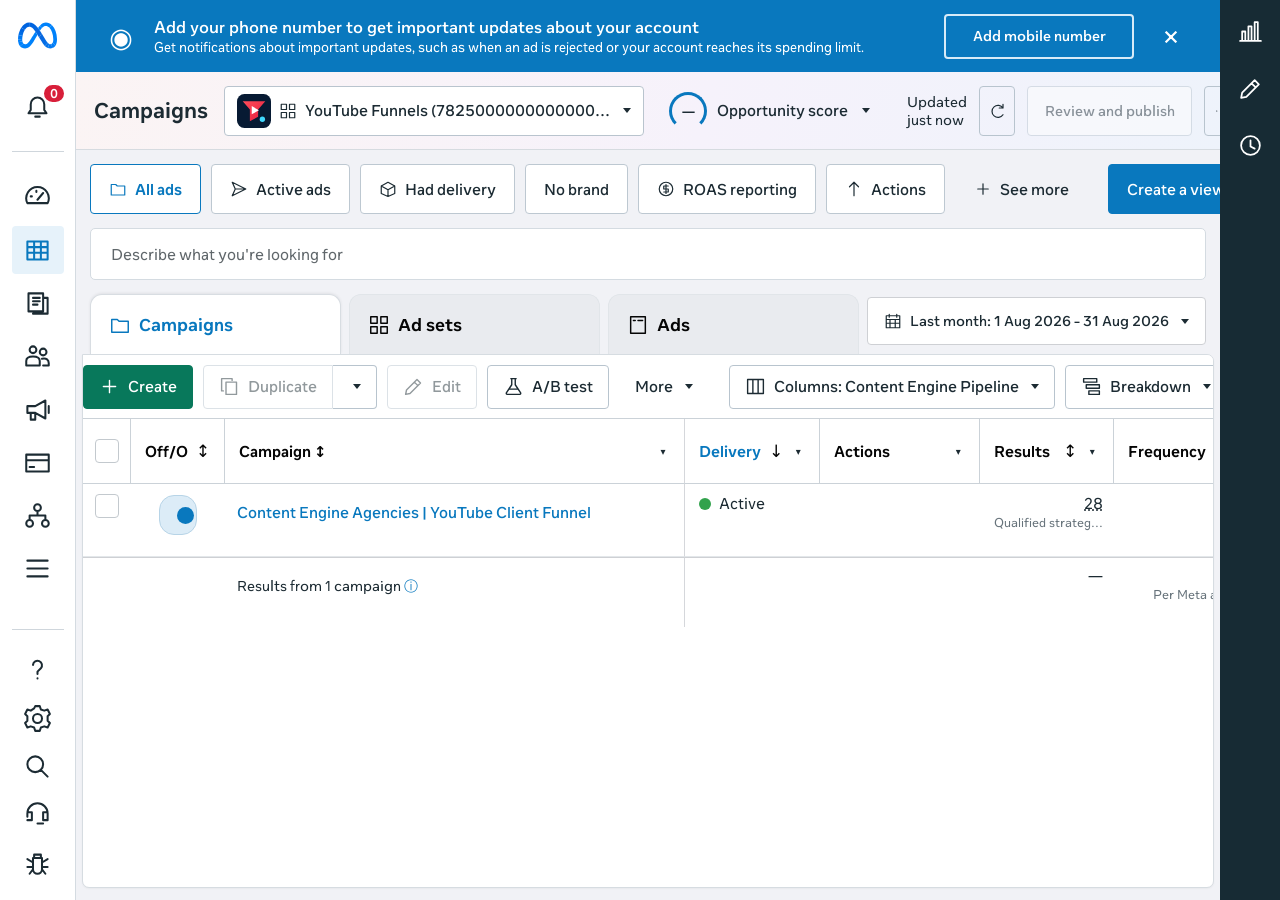
==== index.html @ 224fb151 "Publish dashboard" ====
<!doctype html>
<html lang="en"><head><meta charset="utf-8"><meta name="viewport" content="width=device-width,initial-scale=1"><meta name="description" content="Static Ads Manager dashboard template with imported report data."><title>Ads Manager - Manage ads - Campaigns</title><link rel="icon" href="assets/favicon.svg"><link rel="stylesheet" href="styles.css?v=92be9c2191493418"></head>
<body><nav id="sidebar" aria-label="Main navigation"></nav><main id="app"><section id="account-alert" aria-label="Account notification"></section><header id="header"></header><section id="workspace"><div id="views"></div><div class="searchbar"><span id="filter-chips"></span><input id="search" aria-label="Search campaigns, ad sets or ads" placeholder="Describe what you're looking for" autocomplete="off"><button class="icon-button" data-action="filters" title="Search and filter" aria-label="Search and filter"></button></div><div id="tabs"></div><section id="table-panel"><div id="toolbar"></div><div id="notice" hidden></div><div id="table-scroll" tabindex="0" aria-label="Scrollable reporting table"><table id="data-table"></table></div></section></section></main><aside id="rightbar"></aside><div id="popover" class="popover" hidden></div><dialog id="modal"></dialog><div id="drawer" hidden></div><div id="toast" role="status" hidden></div><script src="assets/company.js?v=7b81f5193eb49099"></script><script src="assets/data.js?v=13ae4bbc28cd1eae"></script><script src="assets/creatives.js?v=3c0ee0cc5d29f890"></script><script src="app.js?v=c6e3da93fac909ce"></script><script src="options.js?v=e6cc7c2f8e71946b"></script><script src="creatives.js?v=c69f7ed2729ac9e9"></script><script src="breakdowns.js?v=2aff0ffcfb883b6e"></script><script src="column-editor.js?v=8ea041b176806b85"></script><script src="assets/vendor/xlsx.full.min.js?v=c9506197caf809a0"></script><script src="exports.js?v=f3770abbb6e367da"></script>
<script src="preview-modal.js?v=050e2053de59de13"></script><script src="formatting.js?v=ef0cbde41c528ed6"></script><script src="sorting.js?v=6ae50767b2b892c7"></script><script src="saved-presets.js?v=0e40792ff7ae349d"></script></body></html>
---- styles.css ----
:root{font-family:Arial,Helvetica,sans-serif;font-size:14px;color:#1c2b33;--blue:#0978BE;--border:#cdd2d5;--muted:#606770;--row:#f2f3f5;--name-width:460px}*{box-sizing:border-box}body{margin:0;background:linear-gradient(120deg,#e3eef8,#e5f5ed);height:100vh;overflow:hidden}button,input,select,textarea{font:inherit;color:inherit}button{cursor:pointer;border:1px solid #aeb7bd;background:#fff;border-radius:4px;padding:8px 12px;display:inline-flex;gap:8px;align-items:center;justify-content:center;white-space:nowrap;height:36px}button:hover{background:#f0f2f5}button:disabled{opacity:.48;cursor:default}button:focus-visible,a:focus-visible,input:focus-visible,select:focus-visible{outline:2px solid #0978BE;outline-offset:2px}button.primary{background:#0978BE;color:#fff;border-color:#0978BE}button.primary:hover{background:#0978BE}button.green{background:#006b50;color:#fff;border-color:#006b50}button.flat{border-color:transparent;background:transparent}button.flat:hover{background:#e5e9ed}button.icon-button{width:40px;padding:8px;background:transparent}.icon{width:18px;height:18px;flex:none;vertical-align:middle;stroke:currentColor;fill:none;stroke-width:1.6;stroke-linecap:round;stroke-linejoin:round}.chevron{width:0;height:0;border-left:4px solid transparent;border-right:4px solid transparent;border-top:5px solid currentColor;margin-left:4px}.spacer{flex:1}.muted{color:var(--muted)}.small{font-size:12px}.text-link{border:0;padding:0;height:auto;background:none;color:#0978BE;justify-content:flex-start}.text-link:hover{text-decoration:underline;background:none}#sidebar{position:fixed;left:0;top:0;bottom:34px;width:57px;background:white;border-right:1px solid var(--border);display:flex;align-items:center;flex-direction:column;padding:12px 7px;gap:4px;z-index:25}#sidebar .meta-logo{height:24px;width:32px;margin:6px 0 22px}#sidebar button{width:40px;height:38px;border:0;padding:8px;position:relative;background:transparent}#sidebar button:hover,#sidebar button.selected{background:#e1eff8;color:#0978BE}#sidebar .icon{width:24px;height:24px}#sidebar hr{width:40px;border:0;border-top:1px solid var(--border);margin:15px 0}#sidebar .nav-bottom{margin-top:auto;display:flex;flex-direction:column;gap:0}#sidebar .badge{position:absolute;top:0;right:0;background:#a80d25;color:white;border-radius:9px;padding:1px 4px;font-size:11px;font-weight:bold}#app{margin-left:57px;margin-right:44px;height:calc(100vh - 34px);display:flex;flex-direction:column}#header{height:61px;display:flex;align-items:center;gap:8px;padding:10px 12px;background:linear-gradient(100deg,#f7ecee,#eceaf6 60%,#e6eef8);flex:none}h1{font-size:18px;margin:0 6px 0 0}#account{width:300px;justify-content:flex-start;height:40px;border-color:#cdd1d5;font-size:14px}#account .account-label{overflow:hidden;text-overflow:ellipsis;flex:1;text-align:left}.account-avatar{display:inline-grid;place-items:center;width:25px;height:25px;background:#f68189;color:#9e1830;border:3px solid #fac5c8;font-weight:bold}.score{display:inline-flex;align-items:center;gap:10px}.score-ring{font-size:11px;font-weight:bold;width:29px;height:29px;display:grid;place-items:center;border:3px solid #0978BE;border-bottom-color:transparent;border-radius:50%}.profile{border-radius:50%;background:#e2e8f0!important;border:2px solid white!important;width:36px;height:36px;padding:0;font-size:12px;font-weight:bold}#workspace{margin:0 5px;min-height:0;flex:1;border:1px solid #d4dde3;border-radius:9px;padding:7px 8px 6px;background:#f0f3f7aa;display:flex;flex-direction:column}#views{display:flex;gap:8px;align-items:center;min-height:43px;margin-bottom:8px}#views button{height:42px;border-color:#c7ced3}#views button.active{color:#0978BE;border-color:#0978BE;background:#f9fcff;font-weight:bold}#views .flat{border-color:transparent}.searchbar{height:36px;background:white;border-radius:3px;display:flex;align-items:center;margin-bottom:8px;flex:none}.searchbar input{border:0;background:transparent;outline:0;flex:1;padding:9px 16px;min-width:90px}.searchbar input::placeholder{color:#60676b}.searchbar .icon-button{border:0;width:35px;height:34px}.chip{display:inline-flex;gap:8px;align-items:center;border:1px solid #bdd5e5;background:#eaf3fb;border-radius:4px;margin-left:6px;padding:4px 8px;font-size:12px}.chip button{height:18px;border:0;padding:0;background:none}#tabs{display:flex;align-items:end;gap:7px;min-height:45px;flex:none}#tabs [role=tab]{height:43px;justify-content:flex-start;min-width:0;width:286px;border-radius:10px 10px 0 0;border:0;box-shadow:0 -2px 7px #2335410b;background:#edf0f5;font-weight:bold;font-size:16px;padding:12px}#tabs [role=tab][aria-selected=true]{background:white;color:#0978BE;box-shadow:0 -2px 8px #23354113}#tabs [role=tab] .icon{width:22px;height:22px}#date-button{margin:0 0 8px auto;background:transparent;height:36px}#table-panel{background:#fff;border-radius:0 7px 7px 7px;display:flex;flex:1;min-height:0;margin:0 -1px;overflow:hidden}#table-panel{flex-direction:column}#toolbar{display:flex;gap:8px;align-items:center;padding:8px 1px;border-bottom:1px solid var(--border);height:53px;flex:none}#toolbar .split{display:flex;gap:0}#toolbar .split button:first-child{border-radius:4px 0 0 4px}#toolbar .split button:last-child:not(:first-child){border-radius:0 4px 4px 0;border-left:0;width:39px}#table-scroll{overflow:auto;flex:1;position:relative;scrollbar-color:#b7b9bc #f5f5f5;scrollbar-width:thin}table{border-collapse:separate;border-spacing:0;table-layout:fixed;width:max-content;min-width:100%;font-size:14px}th{height:48px;background:white;text-align:left;border-right:1px solid var(--border);border-bottom:1px solid var(--border);padding:0;position:sticky;top:0;z-index:4;font-size:14px}th .th-content{height:48px;padding:7px 10px;display:flex;align-items:center;gap:8px;cursor:pointer}th .th-label{display:-webkit-box;-webkit-line-clamp:2;-webkit-box-orient:vertical;overflow:hidden;line-height:19px;flex:1}th .sort-mark{font-size:17px;font-weight:normal}th .sort-arrow{font-size:10px}.resize-handle{position:absolute;right:-3px;top:0;height:100%;width:7px;cursor:col-resize;z-index:10}td{height:46px;padding:6px 8px 6px 10px;text-align:right;vertical-align:top;border-bottom:1px solid #f7f8f9;background:white;line-height:19px;overflow:hidden;text-overflow:ellipsis;white-space:nowrap}tbody tr:nth-child(even) td{background:var(--row)}tbody tr:hover td{background:#eaf1f8}tbody tr.selected td{background:#e1effb}td .sub{display:block;color:#60666b;font-size:12px;line-height:17px;white-space:nowrap;overflow:hidden;text-overflow:ellipsis}th.check,td.check{position:sticky;left:0;width:48px;min-width:48px;max-width:48px;text-align:center;padding:10px 9px;z-index:3}th.onoff,td.onoff{position:sticky;left:48px;width:94px;min-width:94px;max-width:94px;text-align:center;z-index:3}td.onoff{padding:12px}th.name,td.name{position:sticky;left:142px;width:var(--name-width);min-width:var(--name-width);max-width:var(--name-width);text-align:left;border-right:1px solid #d5d7db;z-index:3}th.check,th.onoff,th.name{z-index:6}td.name{padding:5px 9px;height:46px;position:sticky}td.name .name-link{font-weight:600;font-size:14px;color:#005ca4;border:0;background:none;display:block;width:100%;text-align:left;padding:0 12px 0 0;height:20px;overflow:hidden;text-overflow:ellipsis;white-space:nowrap;line-height:20px}td.name .name-link:hover{text-decoration:underline}.row-actions{display:flex;gap:13px;visibility:hidden;height:16px;align-items:center}.row-actions button{padding:0;border:0;background:none;font-size:12px;height:16px;color:#53636e;gap:3px}.row-actions .icon{width:12px;height:12px}tr:hover .row-actions,tr.selected .row-actions{visibility:visible}.pin{position:absolute;right:7px;top:5px;color:#0978BE}.pin .icon{width:13px;height:13px}.delivery{text-align:left!important}.dot{display:inline-block;width:12px;height:12px;border-radius:50%;background:#c6ced3;margin-right:8px;vertical-align:-1px}.dot.active{background:#30a24c}.dot.draft{background:#7986c9}input[type=checkbox]{appearance:none;width:24px;height:24px;border:1px solid #c3c9ce;background:white;border-radius:4px;vertical-align:middle;margin:0;cursor:pointer;position:relative}input[type=checkbox]:checked{background:#0978BE;border-color:#0978BE}input[type=checkbox]:checked:after{content:'✓';position:absolute;inset:0;color:#fff;font-size:18px;text-align:center;line-height:22px}.switch{width:38px;height:22px;border:1px solid #ccd1d5;background:white;border-radius:15px;padding:2px;display:inline-flex;justify-content:flex-start}.switch:before{content:'';background:#23343b;display:block;width:17px;height:17px;border-radius:50%}.switch[aria-checked=true]{background:#deedf9;justify-content:flex-end}.switch[aria-checked=true]:before{background:#0978BE}tfoot{position:sticky;bottom:0;z-index:5}tfoot td{height:75px;background:white!important;border-top:1px solid var(--border);border-bottom:0;padding-top:7px}tfoot td.name{font-weight:normal;font-size:14px}.metric-result{text-decoration:underline dotted;cursor:pointer}.empty{height:250px;text-align:center;padding:55px;color:#5e6971}.empty h2{font-size:19px;color:#1c2b33}#rightbar{position:fixed;right:0;top:0;bottom:34px;width:44px;background:#1b2a31;display:flex;flex-direction:column;align-items:center;padding:4px;gap:7px}#rightbar button{color:#bcc4ca;background:none;border:0;width:36px}.popover{position:fixed;z-index:60;background:#fff;border-radius:8px;box-shadow:0 6px 24px #1c2b3340;border:1px solid #d9dde1;padding:8px;min-width:235px;max-height:75vh;overflow:auto}.popover[hidden]{display:none}.menu-item{display:flex;width:100%;border:0;text-align:left;justify-content:flex-start;min-height:36px;height:auto;background:#fff;padding:9px 10px;border-radius:4px;white-space:normal}.menu-item:hover{background:#edf3f8}.menu-item.selected{background:#e7f3ff;color:#0978BE}.menu-heading{font-size:14px;font-weight:bold;padding:10px}.menu-separator{border:0;border-top:1px solid #e0e3e6;margin:6px 0}.popover input[type=search]{width:100%;padding:9px;border:1px solid #aeb7bd;border-radius:4px;margin-bottom:8px}dialog{border:0;border-radius:9px;padding:0;box-shadow:0 15px 60px #0004;width:650px;max-width:calc(100vw - 32px);color:#1c2b33;max-height:90vh}dialog::backdrop{background:#1c2b3360}.modal-head{display:flex;align-items:center;padding:16px 20px;border-bottom:1px solid #dce0e3;gap:15px}.modal-head h2{font-size:20px;margin:0;flex:1}.modal-head .icon-button{border:0;background:#f0f2f5;border-radius:50%;height:32px;width:32px}.modal-body{padding:20px;overflow:auto;max-height:65vh}.modal-footer{padding:12px 20px;border-top:1px solid #dce0e3;display:flex;justify-content:flex-end;gap:8px}.field{display:block;margin-bottom:18px;font-weight:bold}.field input:not([type=checkbox]):not([type=radio]),.field select,.field textarea{display:block;width:100%;margin-top:7px;padding:10px 12px;border:1px solid #aeb7bd;border-radius:5px;font-weight:normal;background:white}.field textarea{min-height:90px;resize:vertical}.field small{display:block;margin-top:5px;font-size:12px;color:#606770;font-weight:normal}.field-row{display:flex;gap:16px}.field-row>*{flex:1;min-width:0}.info-box{padding:12px 14px;background:#edf5fb;border:1px solid #cbdfea;border-radius:6px;margin-bottom:18px;font-size:14px;line-height:21px}.option-card{display:flex;align-items:center;gap:12px;border:1px solid #d3d9dd;padding:13px;border-radius:6px;margin:8px 0;cursor:pointer}.option-card:has(input:checked){background:#edf6ff;border-color:#0978BE}.option-card .icon{width:27px;height:27px}.option-card strong{display:block;margin-bottom:4px}.option-card small{color:#606770}.calendar-wrap{display:flex;gap:20px}.calendar-presets{width:140px;flex:none;display:flex;flex-direction:column;gap:3px}.calendar-presets button{border:0;justify-content:flex-start;height:32px}.calendar{flex:1}.calendar-grid{display:grid;grid-template-columns:repeat(7,1fr);gap:3px;text-align:center}.calendar-grid button{padding:0;height:34px;border:0}.calendar-grid .in-range{background:#e5f1fb;border-radius:0}.calendar-grid .endpoint{background:#0978BE;color:white}.calendar-month{display:flex;align-items:center;justify-content:space-between;margin-bottom:15px;font-weight:bold}.calendar-grid small{padding:8px 0;color:#687078}.checklist{display:grid;grid-template-columns:1fr 1fr;gap:8px}.checklist label{display:flex;align-items:center;gap:10px;padding:7px 3px}.checklist input{width:20px;height:20px;flex:none}.checklist input:checked:after{font-size:15px;line-height:18px}#drawer{position:fixed;top:0;right:44px;bottom:34px;width:min(780px,calc(100vw - 100px));background:#f1f3f5;z-index:45;box-shadow:-8px 0 25px #1c2b3326;display:flex;flex-direction:column}#drawer[hidden]{display:none}.drawer-body{padding:20px;overflow:auto;flex:1}.card{background:white;border-radius:8px;padding:20px;margin-bottom:15px;border:1px solid #dce1e5}.card h3{margin:0 0 16px;font-size:17px}.drawer-tabs{padding:12px 20px;display:flex;gap:15px;border-bottom:1px solid #cdd2d5;background:white}.drawer-tabs button{border:0}.drawer-tabs button.active{color:#0978BE;background:#eaf3fc}.metric-cards{display:grid;grid-template-columns:repeat(3,1fr);gap:12px;margin-bottom:20px}.metric-card{padding:15px;background:white;border:1px solid #dce1e5;border-radius:7px}.metric-card strong{display:block;font-size:25px;margin-top:10px}.bar-row{display:flex;align-items:center;gap:12px;margin:15px 0;font-size:12px}.bar-row span{width:150px;overflow:hidden;text-overflow:ellipsis;white-space:nowrap}.bar-track{height:20px;flex:1;background:#f0f4f8;border-radius:3px;overflow:hidden}.bar-fill{height:100%;background:#0978BE;min-width:1px}.bar-row b{width:94px;text-align:right;font-weight:normal}#toast{position:fixed;bottom:53px;right:64px;background:white;border-left:5px solid #138238;box-shadow:0 4px 25px #0003;border-radius:6px;padding:18px 25px;z-index:100;max-width:410px;line-height:20px}#notice{padding:7px 12px;background:#fff8e6;border-bottom:1px solid #eadbae;font-size:12px}.tab-count{background:#dceaf7;font-size:12px;padding:2px 5px;border-radius:3px;margin-left:auto}.page-nav{display:flex;align-items:center;gap:6px;margin-left:auto;font-size:12px}.page-nav button{padding:3px 8px;height:27px}.page-nav+#date-button{margin-left:8px}.preview-ad{max-width:360px;margin:auto;border:1px solid #d9dde1;border-radius:6px;overflow:hidden}.preview-ad .ad-copy{padding:12px;white-space:pre-wrap}.preview-ad img{width:100%;max-height:330px;object-fit:contain;background:#eee}.ad-placeholder{background:#f0f2f5;min-height:180px;display:grid;place-items:center;color:#737d85}.tool-grid{display:grid;grid-template-columns:repeat(2,1fr);gap:10px}.tool-grid button{justify-content:flex-start;height:50px}.history-entry{padding:14px;border-bottom:1px solid #e1e4e7;line-height:21px}.selected-columns{display:flex;flex-wrap:wrap;gap:5px;margin:12px 0}.selected-columns button{font-size:12px;height:26px}body.compact td{height:36px;padding-top:3px;padding-bottom:2px}body.compact .row-actions{display:none}@media(max-width:1250px){#views{gap:5px}#views button{padding:8px}#views .optional{display:none}#header .score-label{display:none}#account{width:270px}#tabs [role=tab]{width:190px}#toolbar{gap:5px}#toolbar button{padding:7px 9px}#toolbar .ab-label{display:none}}@media(max-width:850px){#header .updated,#header .score{display:none}#account{width:225px}#header{padding:8px;gap:5px}#views{overflow-x:auto}#views .spacer{display:none}#views button{flex:none}#toolbar{overflow-x:auto;flex:none}#toolbar>*{flex:none}#toolbar .spacer{min-width:10px}#tabs{flex-wrap:wrap}#tabs [role=tab]{flex:1;width:auto}#date-button{margin:3px 0 6px auto}#app{margin-right:0}#rightbar{display:none}#drawer{right:0;bottom:0;width:calc(100vw - 57px)}#header h1{font-size:16px}#header #publish{font-size:12px;max-width:100px;overflow:hidden}.calendar-wrap{flex-direction:column}.calendar-presets{width:auto;flex-direction:row;overflow:auto}.checklist{grid-template-columns:1fr}.metric-cards{grid-template-columns:1fr}.field-row{flex-direction:column}}@media print{body{height:auto;overflow:visible;background:white}#sidebar,#header,#views,.searchbar,#tabs,#toolbar,#rightbar,#drawer,#toast{display:none!important}#app{margin:0;height:auto}#workspace,#table-panel,#table-scroll{display:block;overflow:visible}th,td{position:static!important}table{font-size:10px}td .row-actions{display:none}}
@font-face{font-family:Optimistic;src:url('assets/reference-font-2.woff2') format('woff2');font-weight:100 900;font-style:normal;font-display:swap}
:root{font-family:Optimistic,system-ui,Arial,sans-serif}td.name .name-link{font-weight:400;color:#0978BE}#table-panel{margin-left:-8px;margin-right:-8px}#toolbar{padding-left:8px;padding-right:8px}.profile{position:relative}.profile img{width:32px;height:32px;object-fit:cover;border-radius:50%}.fb-dot{position:absolute;bottom:-1px;right:-1px;border:1px solid white;background:#0978BE;color:white;border-radius:50%;height:14px;width:14px;font:bold 12px Arial;line-height:15px}.account-avatar{border:0;object-fit:cover}.menu-item[hidden],.checklist label[hidden]{display:none}
.date-popover{padding:0;max-height:min(540px,calc(100vh - 24px));border:0}.date-menu-shell{display:flex;min-height:510px}.date-menu-shell>aside{width:210px;flex:none;border-right:1px solid #d4d8dc;padding:14px 16px;max-height:520px;overflow:auto;scrollbar-width:thin}.date-menu-shell aside>b{font-size:14px;display:block;margin-bottom:5px}.date-preset-row{border:0;padding:5px 0;width:100%;justify-content:flex-start;height:34px;font-size:14px}.date-preset-row:hover{background:#eef2f5}.radio-dot{width:23px;height:23px;border:1px solid #c6cbd0;border-radius:50%;flex:none;position:relative}.date-preset-row[aria-checked=true] .radio-dot:after{content:'';position:absolute;inset:4px;background:#0978BE;border-radius:50%}.date-menu-shell hr{border:0;border-top:1px solid #cdd1d4}.date-main{padding:12px 16px 16px;display:flex;flex-direction:column;flex:1;min-width:0}.date-calendars{display:flex;gap:28px;position:relative}.date-month{flex:1;min-width:0}.date-month>header{height:33px;display:flex;justify-content:center;gap:12px;margin-bottom:4px}.date-month select{border:0;background:white;font-size:14px;max-width:75px}.date-grid{display:grid;grid-template-columns:repeat(7,1fr);gap:6px 0;text-align:center}.date-grid>span{font-size:12px;color:#5c6268;padding:8px 0}.date-grid button{height:24px;min-width:0;padding:0;border:0;background:white;border-radius:0;font-size:14px}.date-grid button.range{background:#bed9f0}.date-grid button.edge{background:#0978BE;color:white;border-radius:3px}.date-grid button:hover{box-shadow:inset 0 0 0 1px #0978BE}.date-nav{position:absolute;top:0;border:0;padding:0;width:20px;height:28px;background:white}.date-prev{left:0}.date-next{right:0}.date-compare{display:flex;gap:9px;align-items:center;margin:20px 0 8px}.date-range-line{display:flex;align-items:center;gap:5px}.range-dot{width:16px;height:16px;background:#bcd8ef;border-radius:5px;flex:none}.date-range-line select{width:44%;padding:8px;border:1px solid #c6cbd0;border-radius:4px;background:white;height:36px}.date-range-line input{width:25%;min-width:0;padding:8px 4px;border:1px solid #c6cbd0;border-radius:4px;font-size:12px;height:36px}.date-main footer{display:flex;gap:8px;align-items:end;margin-top:auto;padding-top:24px}.date-main footer small{font-size:12px;color:#606770;align-self:end}.compare-line{margin-top:8px}.sort-menu-button{padding:0;border:0;background:transparent;height:22px;width:14px;min-width:14px;font-size:10px}.sort-menu-button:hover{background:#e6edf4}@media(max-width:780px){.date-popover{width:calc(100vw - 75px)!important;left:65px!important}.date-menu-shell>aside{width:150px;padding:10px}.date-calendars{gap:12px}.date-month:nth-of-type(2){display:none}.date-main footer{flex-wrap:wrap}.date-main footer small{width:100%}.date-menu-shell{min-height:480px}}
/* Match Meta's observed 46 px campaign row rhythm. */
#tabs{min-height:43px}td{padding-top:4px;padding-bottom:5px}td.name{padding-top:4px;padding-bottom:5px}td.onoff{padding:11px}.switch{vertical-align:top}#sidebar hr{margin-top:17px;margin-bottom:17px}
.creative-library input{width:100%;height:40px;padding:8px 12px;border:1px solid #ccd0d5;border-radius:6px}.creative-item{display:flex;width:100%;text-align:left;gap:12px;padding:12px;border:0;border-bottom:1px solid #e4e6eb;background:white;align-items:center}.creative-item:hover{background:#eef5ff}.creative-item>span:nth-last-child(2){flex:1;min-width:0}.creative-item small{display:block;color:#65676b;margin-top:5px;overflow-wrap:anywhere}.creative-item img,.creative-no-image{width:56px;height:56px;object-fit:cover;border-radius:5px;flex-shrink:0}.creative-no-image{display:grid;place-items:center;background:#edf0f4;color:#65676b}.creative-pagination,.preview-controls{display:flex;align-items:center;justify-content:space-between;gap:12px;margin:16px 0}.preview-controls select{padding:8px;border:1px solid #ccd0d5;border-radius:5px}.source-preview-layout{max-width:760px;margin:auto}.source-ad{max-width:430px;margin:20px auto;background:#fff}.source-primary{white-space:pre-wrap}.source-media{position:relative;background:#141414}.source-media img{display:block;width:100%;max-height:540px;object-fit:contain}.video-indicator{position:absolute;bottom:12px;left:12px;background:#000b;color:#fff;padding:6px 10px;border-radius:16px}.source-destination{background:#f0f2f5;overflow-wrap:anywhere}.source-destination h3{margin:6px 0}.source-destination p{font-size:13px;color:#65676b}.creative-external{display:inline-block;padding:8px 12px;border:1px solid #ccd0d5;border-radius:5px;color:#2161cc;margin:4px 0;text-decoration:none;background:white}.preview-page-icon{float:left;width:38px;height:38px;background:#e9eef5;border-radius:50%;display:grid;place-items:center;margin-right:9px}.preview-social{padding:13px;text-align:center;border-top:1px solid #ddd;color:#65676b}.vertical-placement{max-width:320px}.vertical-placement .source-media img{height:480px;object-fit:contain}.creative-source-details{padding:16px;background:#f5f7fa;border-radius:8px}.creative-source-details summary{padding:12px 0;cursor:pointer}.creative-source-details dl{display:grid;grid-template-columns:130px 1fr;gap:10px;font-size:13px}.creative-source-details dd{margin:0;overflow-wrap:anywhere}.creative-source-details dt{font-weight:600}
.preview-full-copy summary{color:#65676b;font-weight:600;cursor:pointer;display:inline}.preview-full-copy[open]{padding-top:8px}.preview-full-copy[open] summary{margin-bottom:8px;display:block}
.breakdown-popover{overflow:visible!important;padding:4px!important}.breakdown-shell{max-height:min(680px,calc(100vh - 280px));overflow:auto;padding:4px}.breakdown-shell>input{width:100%;padding:9px 10px;border:1px solid #ced0d4;border-radius:5px;margin-bottom:6px}.breakdown-choice,.breakdown-category{width:100%;display:flex;align-items:center;gap:9px;border:0;background:#fff;text-align:left;padding:10px 8px;min-height:42px;font-size:14px}.breakdown-choice:hover,.breakdown-category:hover{background:#eef3fa}.breakdown-choice[aria-checked=true]{background:#e8f1ff}.breakdown-category{justify-content:space-between;min-height:36px}.breakdown-category>span{font-size:24px;font-weight:300;line-height:16px}.breakdown-choice small{display:block;color:#7c8187;font-size:12px;line-height:16px;margin-top:3px}.breakdown-control{width:24px;height:24px;flex-shrink:0;border:1px solid #ccd0d5;border-radius:4px;background:#fff;display:grid;place-items:center}.breakdown-control.radio{border-radius:50%}.breakdown-control.checked{background:#0978BE;border-color:#0978BE;color:white}.breakdown-control.radio.checked{background:white}.breakdown-control.radio.checked:after{content:'';width:12px;height:12px;background:#0978BE;border-radius:50%}.breakdown-choice:disabled{color:#8a8d91;background:#fff}.breakdown-choice:disabled .breakdown-control{background:#f0f2f5}#breakdown-flyout{position:fixed;background:white;border:1px solid #e4e6eb;box-shadow:0 3px 14px #0003;border-radius:6px;padding:4px;z-index:100;max-height:calc(100vh - 24px);overflow:auto}.enable-breakdown{border:1px solid #ddd;padding:4px 8px;border-radius:4px;display:inline-block!important}.breakdown-popover .menu-heading{margin:8px;font-weight:600;color:#333}
.breakdown-choice{justify-content:flex-start;white-space:normal;height:auto}.breakdown-choice>span:last-child{min-width:0}.breakdown-choice:disabled{opacity:1}.breakdown-category{height:auto}.breakdown-popover .menu-heading{white-space:normal}#breakdown-flyout{overflow-x:hidden}.creative-item{height:auto;justify-content:flex-start;white-space:normal}.creative-item b{overflow-wrap:anywhere}
.source-column-modal{max-width:calc(100vw - 40px);height:min(700px,calc(100vh - 70px));padding:0;overflow:hidden}.source-column-modal .modal-head{height:56px;padding:16px;justify-content:flex-start}.source-column-modal .modal-head h2{font-size:16px}.source-column-modal .modal-head>.icon-button{margin-left:auto}.source-column-layout{height:calc(100% - 126px);display:grid;grid-template-columns:minmax(0,1fr) 264px}.column-catalog-area{display:flex;flex-direction:column;min-height:0;padding:8px}.column-search-row{display:flex;gap:8px;padding:0 8px}.column-search-row input{flex:1;min-width:0;height:36px;padding:9px 12px;border:1px solid #ccd0d5;border-radius:4px}.column-tabs{display:flex;gap:8px;padding:12px 8px 20px}.column-tabs button{border:0;padding:8px 12px}.column-tabs [aria-selected=true]{color:#0978BE;background:#deebf5;font-weight:600}#metric-catalog{overflow:auto;flex:1;min-height:0;padding-right:8px}.column-suggestions{border:1px solid #ced0d4;padding:16px;margin:8px 0 16px;border-radius:4px}.column-suggestions b{display:block;margin-bottom:12px}.metric-grid{display:grid;grid-template-columns:1fr 1fr;gap:0 14px;background:#fff;padding:12px}.metric-choice{display:flex;gap:9px;align-items:center;padding:8px 4px;min-height:40px;cursor:pointer;font-size:14px}.metric-choice input{width:24px;height:24px;accent-color:#0978BE;flex-shrink:0}.metric-group{margin-bottom:4px;padding:8px;border-radius:3px;background:#deebf5}.metric-group summary{cursor:pointer;list-style:none;position:relative;min-height:28px}.metric-group summary:after{content:'⌃';position:absolute;right:8px;top:4px}.metric-group:not([open]) summary:after{content:'⌄'}.metric-group summary small{display:block;font-size:12px;margin:3px 0 10px}.metric-group .metric-grid{border-radius:3px}#column-selection{border-left:1px solid #ccd0d5;display:flex;flex-direction:column;min-height:0;padding:12px 8px 0}#column-selection h3{margin:0;font-size:16px}#column-selection>p{margin:3px 0 12px}.column-selection-list{overflow:auto;min-height:0;flex:1;padding-right:12px}.column-selected{display:flex;align-items:center;min-height:46px;gap:8px;border-bottom:1px solid #ccd0d5;padding:9px 0;font-size:14px}.column-selected.fixed{padding-left:24px}.column-selected>span:nth-child(2){flex:1;min-width:0;overflow-wrap:anywhere}.column-drag{color:#777;cursor:grab;flex-shrink:0}.column-selected button{padding:0;width:20px;height:24px;border:0;flex-shrink:0;font-size:21px}.column-reorder{display:none}.column-selected:hover .column-reorder,.column-selected:focus-within .column-reorder{display:flex}.column-reorder button{font-size:13px;width:16px}.source-column-modal .modal-footer{height:70px;display:flex;padding:16px}.source-column-modal .modal-footer>:first-child{margin-right:auto}@media(max-width:850px){.source-column-layout{grid-template-columns:minmax(0,1fr) 215px}.column-tabs{gap:0;overflow:auto}.column-tabs button{padding:8px}.metric-grid{grid-template-columns:1fr}.column-search-row button{font-size:12px}}
.source-column-modal .modal-head h2{flex:0 0 auto;margin-right:4px}.source-column-modal .modal-head .text-link{margin-right:auto}.source-column-modal input[type=checkbox]{appearance:none;border:1px solid #c7cbd0;border-radius:3px;background:#fff;display:grid;place-content:center}.source-column-modal input[type=checkbox]:checked:after{content:'✓';color:#0b719f;font-size:21px;line-height:22px}.source-column-modal .column-suggestions .metric-grid{padding:4px 0}.source-column-modal .column-suggestions{padding:16px}.source-column-modal .column-selected>button{font-weight:300;font-size:23px}
.table-ad-thumbnail{width:42px;height:42px;object-fit:cover;float:left;margin:-2px 8px -2px 0;border-radius:2px}.name-link.with-thumbnail{max-width:calc(100% - 55px)}
.export-format-options{border:0;padding:0;margin:20px 0}.export-format-options legend{font-weight:600;margin-bottom:12px}.export-format-options label{display:flex;gap:10px;align-items:center;margin:12px 0}.export-format-options input{width:22px;height:22px;accent-color:#0978BE}.export-include{display:flex;gap:10px;align-items:center;margin:16px 0}.export-include input{width:24px;height:24px;accent-color:#0978BE}.export-column-note{padding:12px;background:#f0f4f8;margin:16px 0;border-radius:4px}
/* Source-inspected ad preview modal, 5 September 2026. */
#modal.source-preview-modal{padding:0;max-width:calc(100vw - 32px);max-height:calc(100vh - 40px);overflow:hidden;border-radius:8px;color:#1c2b33} .source-preview-modal .modal-head{padding:16px;height:56px}.source-preview-modal h2{font-size:16px}.source-preview-modal .modal-footer{padding:16px;justify-content:flex-end}.pm-subhead{display:flex;justify-content:space-between;align-items:center;padding:0 20px;height:48px}.pm-subhead button,.pm-groups button{border:0;background:transparent;border-radius:4px;padding:10px 12px;cursor:pointer}.pm-subhead [aria-selected=true],.pm-groups [aria-selected=true]{background:#e1f0fa;color:#0064a5}.pm-toolbar{display:flex;position:relative;align-items:center;border-top:1px solid #ddd;padding:8px 20px;gap:8px}.pm-groups{display:flex;gap:3px}.pm-groups button{font-size:21px;padding:5px 10px}.pm-toolbar-space{flex:1}.pm-scroll{background:#f5f6f7;overflow:auto;max-height:calc(100vh - 262px);min-height:330px}.pm-grid{display:grid;grid-template-columns:repeat(2,minmax(0,1fr));align-items:start;gap:28px;padding:64px 46px 22px}.pm-card{background:white;border:1px solid #e0e3e5;border-radius:6px;overflow:hidden;font-family:Arial,sans-serif;font-size:11px;color:#1c1e21;min-width:0}.pm-card header{display:flex;gap:7px;align-items:center;padding:10px 8px}.pm-avatar{width:28px;height:28px;object-fit:cover;border-radius:50%;flex-shrink:0}.pm-avatar-empty{background:#e4e6eb;display:grid;place-items:center}.pm-card header small,.pm-contact small{display:block;font-size:10px;margin-top:3px}.pm-dots{margin-left:auto;font-size:18px}.pm-verified{border-radius:50%;background:#0978BE;color:white;font-size:8px;padding:1px 2px}.pm-copy{padding:0 8px 9px;line-height:1.4}.pm-copy summary{list-style:none;cursor:pointer}.pm-copy summary span{color:#65676b}.pm-copy[open] summary{display:none}.pm-copy div{white-space:pre-wrap;cursor:text}.pm-media{position:relative;background:#f1f2f3}.pm-media img{width:100%;display:block}.pm-video{position:absolute;bottom:8px;left:8px;color:white;background:#000a;border-radius:4px;padding:5px;font-size:10px}.pm-link{background:#f0f2f5;padding:8px;display:flex;align-items:center;gap:5px}.pm-link b{font-size:11px;line-height:1.15;flex:1}.pm-link a{font-size:10px;background:#e1e4e9;padding:8px 5px;border:0;border-radius:4px;white-space:nowrap;color:#1c1e21}.pm-counts{display:flex;justify-content:space-between;padding:9px 8px;color:#65676b}.pm-social{border-top:1px solid #ddd;text-align:center;padding:9px 1px;color:#65676b;font-size:10px;white-space:nowrap}.pm-instagram-cta{display:flex;justify-content:space-between;padding:8px;border-bottom:1px solid #eee}.pm-instagram-cta a{padding:0;border:0;font-size:11px}.pm-instagram-social{padding:9px;font-size:19px;white-space:nowrap}.pm-instagram-social span{float:right}.pm-vertical .pm-media{aspect-ratio:9/16;display:flex;align-items:center;background:#171717}.pm-right .pm-media{aspect-ratio:1.91;overflow:hidden}.pm-right .pm-media img{height:100%;object-fit:contain}.pm-render-note{padding:0 20px;font-size:12px;color:#65676b}.pm-details{padding:10px 20px 20px;font-size:12px}.pm-details summary{cursor:pointer}.pm-details dd{overflow-wrap:anywhere;margin:0 0 8px}.pm-details dt{font-weight:600}.pm-details .metric-cards{grid-template-columns:repeat(3,1fr)}.pm-details .metric-card{padding:8px;font-size:10px}.pm-details .metric-card strong{font-size:15px}.pm-share-menu{position:absolute;right:18px;top:48px;width:280px;z-index:5;background:white;box-shadow:0 3px 15px #0003;border-radius:7px;padding:10px;display:grid;gap:5px}.pm-share-menu b{font-size:12px;padding:6px}.pm-share-menu button,.pm-share-menu a{text-align:left;font-size:12px;padding:8px;border:0;display:block;background:white}.pm-share-menu button:hover{background:#f0f2f5}.pm-share-menu button:disabled{opacity:.45}.pm-destination-pane{padding:12px;background:#f7f8fa;max-height:calc(100vh - 240px);overflow:auto}.pm-phone{width:375px;max-width:100%;margin:auto;background:white;border-radius:8px;font:14px Arial,sans-serif}.pm-browser{display:flex;align-items:center;justify-content:space-around;padding:10px;border-bottom:1px solid #ccc;font-size:23px}.pm-browser span{text-align:center;font-size:13px}.pm-skeleton{height:408px;padding:24px 45px}.pm-skeleton>i{display:block;background:#c8cfd4;border-radius:6px;height:10px;width:200px;margin-bottom:10px}.pm-skeleton p{display:flex;gap:8px;align-items:center;margin:18px 0}.pm-skeleton p b{width:32px;height:32px;border-radius:50%;background:#c8cfd4}.pm-skeleton p i{height:10px;width:200px;border-radius:6px;background:#c8cfd4}.pm-contact{border-top:1px solid #ddd;padding:9px 16px;display:flex;align-items:center;gap:15px}.pm-contact .pm-avatar{width:40px;height:40px}.pm-whatsapp{margin-left:auto;background:#007d70;border-radius:4px;color:white;padding:10px;font-size:12px}.pm-phone-bottom{padding:14px;text-align:center;font-size:24px}.pm-destination{padding:50px 20px;text-align:center;min-height:400px;overflow-wrap:anywhere}#modal.source-preview-modal.pm-advanced{width:960px!important}.pm-advanced .pm-grid{padding:30px 100px;gap:40px}@media(max-width:560px){.pm-grid{padding:28px 14px;gap:10px}.pm-toolbar{padding:8px}.pm-groups button{padding:5px}.pm-link{flex-wrap:wrap}.pm-advanced .pm-grid{padding:20px}.pm-details .metric-cards{grid-template-columns:1fr}.pm-skeleton{height:300px}}
.pm-instagram-social{display:flex;align-items:center;gap:12px}.pm-instagram-social .icon{width:19px;height:19px;stroke-width:1.5}.pm-instagram-social span{margin-left:auto}.pm-groups .icon{width:20px;height:20px}
.pm-phone-bottom{display:flex;align-items:center;justify-content:space-around}.pm-phone-bottom .icon{width:24px;height:24px}.pm-copy[open] summary{display:block;color:#65676b;margin-bottom:8px}.pm-copy[open] summary span{font-size:0}.pm-copy[open] summary span:after{content:'less';font-size:11px}
#modal.source-preview-modal.pm-advanced{width:calc(100vw - 16px)!important;max-width:calc(100vw - 16px);height:calc(100vh - 48px);max-height:calc(100vh - 48px)}.pm-advanced-head{padding:18px 16px 28px;display:flex;justify-content:space-between;align-items:flex-start}.pm-advanced-head h2{margin:0 0 4px}.pm-advanced-head p{margin:0;font-size:13px}.pm-advanced-groups{display:flex;gap:8px;flex-wrap:wrap}.pm-advanced-groups button{display:flex;align-items:center;gap:7px;padding:7px;border:0;background:#f7f8fa;border-radius:4px;font-size:13px}.pm-advanced-groups [aria-selected=true]{color:#0064a5;background:#e1f0fa}.pm-advanced-scroll{background:#f7f8fa;padding:20px 24px;overflow:auto;height:calc(100% - 154px)}.pm-advanced-scroll>h3{margin:0 0 5px;font-size:16px}.pm-advanced-scroll>p{margin:0 0 20px}.pm-placement-gallery{display:grid;grid-template-columns:repeat(auto-fill,250px);gap:28px 16px}.pm-placement-name{font-size:14px;margin-bottom:34px}.pm-placement-gallery .pm-card{box-shadow:0 1px 5px #0001}.pm-placement-gallery .pm-vertical{height:444px;position:relative}.pm-placement-gallery .pm-vertical .pm-media{position:absolute;inset:0;aspect-ratio:auto;z-index:0;background:#493227}.pm-placement-gallery .pm-vertical header{position:relative;z-index:1;background:#0004;color:white}.pm-placement-gallery .pm-vertical>.pm-copy{display:none}.pm-placement-gallery .pm-vertical .pm-link,.pm-placement-gallery .pm-vertical .pm-instagram-cta{position:absolute;bottom:16px;left:20px;right:20px;z-index:1;border-radius:9px}.pm-placement-gallery .pm-vertical .pm-social,.pm-placement-gallery .pm-vertical .pm-counts,.pm-placement-gallery .pm-vertical .pm-instagram-social{display:none}
.column-subtitle{display:block;font-size:11px;font-weight:400;color:#65676b;line-height:1.25;margin-top:3px}
.conversion-grid{display:grid;grid-template-columns:minmax(140px,1fr) repeat(3,55px);align-items:center;gap:0;background:#fff;border-radius:4px;padding:12px}.conversion-grid>b,.conversion-grid>span:not(.conversion-label){padding:10px 0;font-size:13px}.conversion-grid>span:not(.conversion-label){text-align:center}.conversion-label{font-size:14px;padding:12px 0}.conversion-grid label{display:flex;justify-content:center;padding:10px 0}.conversion-grid input{width:24px;height:24px}.conversion-grid input:disabled{background:#edf0f3;opacity:.6}.column-subcategories{display:grid;gap:10px;padding:6px 8px 14px 25px;border-bottom:1px solid #ddd}.column-subcategories label{display:flex;gap:8px;align-items:center;font-size:13px}.column-subcategories input{width:21px;height:21px;flex-shrink:0}.column-selected-group:has(.column-subcategories)>.column-selected{border-bottom:0}
.pm-media video{display:block;width:100%;max-height:650px;background:#151515}.pm-vertical .pm-media video{height:100%;object-fit:contain}.pm-right .pm-media video{height:100%;object-fit:contain}
.pm-placement-gallery .pm-vertical:has(video){height:auto}.pm-placement-gallery .pm-vertical:has(video) .pm-media{position:relative;aspect-ratio:9/16}.pm-placement-gallery .pm-vertical:has(video) .pm-link,.pm-placement-gallery .pm-vertical:has(video) .pm-instagram-cta{position:static;margin:8px}.pm-placement-gallery .pm-vertical:has(video) header{background:#fff;color:#1c1e21}
#drawer.formatting-panel{width:360px;max-width:calc(100vw - 30px)}.formatting-panel .drawer-body{padding:16px}.formatting-panel .modal-head h2{font-size:18px}.formatting-panel .field{margin:18px 0}.formatting-panel .field select,.formatting-panel .field input{width:100%;height:36px}.formatting-tabs{display:flex;border-bottom:1px solid #d9dfe3;margin-top:16px}.formatting-tabs button{background:transparent;border:0;flex:1;border-bottom:3px solid transparent;border-radius:0;padding:12px 0}.formatting-tabs [aria-selected=true]{color:#0064a5;border-bottom-color:#0064a5}.formatting-discover{margin-top:24px;font-size:14px}.formatting-discover summary{font-weight:600;cursor:pointer}.formatting-discover>div{display:flex;align-items:center;justify-content:space-between;padding:12px;border:1px solid #dde2e6;margin-top:8px;border-radius:6px}.formatting-discover p{color:#65676b;line-height:1.4}.formatting-scale{height:28px;border:1px solid #d7dce0;border-radius:5px;margin-bottom:10px}.formatting-boundaries>div{display:grid;grid-template-columns:1fr 1fr;gap:10px}.formatting-list .card{margin-top:12px}.formatting-list .card button{margin-right:8px}.formatting-panel .modal-footer{justify-content:flex-end}#formatting-error{color:#b42318;font-size:13px}
.pm-cta-unavailable{font-size:10px!important;padding:7px 5px!important;white-space:nowrap;color:#1c1e21!important;background:#e1e4e9!important;border:0!important;opacity:1!important;cursor:default!important}.pm-instagram-cta .pm-cta-unavailable{background:transparent!important;padding:0!important;font-size:11px!important}
.sorting-rules{display:grid;gap:16px;margin:0 0 20px}.sorting-rule{display:grid;grid-template-columns:75px minmax(0,1fr) 40px 28px;gap:10px;align-items:center}.sorting-rule select{height:36px;width:100%;border:1px solid #ccd0d5;border-radius:4px;padding:8px;background:white}.sorting-rule>button{height:36px;padding:0;font-size:21px}.sorting-rule>button:last-child{border:0;background:transparent}.sorting-columns{display:flex;gap:10px;align-items:center;border-top:1px solid #ddd;padding-top:18px;margin-top:20px}.sorting-columns input{width:20px;height:20px}.sorting-rule strong{font-size:14px}#sorting-error{color:#b42318;font-size:13px}
.saved-presets-list{display:grid;gap:10px}.saved-presets-list article{display:flex;align-items:center;gap:8px;border:1px solid #d8dde2;border-radius:6px;padding:12px}.saved-presets-list article>div{flex:1;min-width:0}.saved-presets-list strong{overflow-wrap:anywhere}.saved-presets-list small{display:block;color:#65676b;margin-top:5px}.saved-presets-list button{padding:7px 10px}
#metric-filter-upper-field[hidden]{display:none!important}
.filter-editor{padding:8px;color:#1c2b33}.filter-editor header{display:flex;align-items:center;justify-content:space-between;gap:12px;padding:0 0 10px}.filter-editor h3{font-size:14px;margin:0;font-weight:650}.filter-editor .field{display:flex;flex-direction:column;gap:7px;margin:0 0 16px;font-size:14px;font-weight:400}.filter-editor input,.filter-editor select,.filter-editor textarea{border:1px solid #ced0d4;border-radius:5px;width:100%;padding:9px 11px;min-width:0;background:#fff}.filter-editor select{height:42px}.filter-editor textarea{resize:vertical;min-height:76px}.filter-editor footer{display:flex;gap:8px;justify-content:flex-end;border-top:1px solid #e4e6eb;padding-top:12px}.filter-editor footer button{width:auto}.filter-editor .small{font-size:12px;white-space:normal;line-height:1.4}.filter-editor header .icon-button{width:28px;height:28px;padding:5px}.filter-editor-body{max-height:calc(100vh - 330px);overflow:auto;padding:2px}.filter-editor input:focus,.filter-editor textarea:focus,.filter-editor select:focus{outline:2px solid #0978BE;outline-offset:1px}
.name-token-control{display:flex;flex-wrap:wrap;gap:5px;border:1px solid #ccd0d5;border-radius:5px;padding:5px;min-height:43px}.name-token-control:focus-within{outline:2px solid #0978BE;outline-offset:1px}.name-token-control #name-filter-values{flex:1;min-width:140px;border:0;padding:6px;outline:none!important}.name-token-control #name-filter-tokens{display:contents}.name-token{display:inline-flex;align-items:center;gap:5px;max-width:100%;padding:4px 7px;border-radius:4px;background:#e7f1ff;color:#1c2b33;overflow-wrap:anywhere}.name-token button{border:0;background:transparent;padding:0;width:20px;height:20px;font-size:17px}.recent-name-filters{display:grid;gap:3px;margin:4px 0 12px}.recent-name-filters button{height:auto;min-height:36px;white-space:normal;text-align:left;justify-content:flex-start;padding:8px;line-height:1.4}.filter-editor h4{font-size:13px;margin:12px 0 7px;color:#65676b}
.duplicate-children-option{display:flex;align-items:center;gap:8px;margin-top:14px}
.publish-review-group h3{font-size:15px;margin:20px 0 8px}.publish-review-item{border:1px solid #d8dde2;border-radius:6px;padding:12px;margin:8px 0}.publish-review-item>strong{display:block;overflow-wrap:anywhere}.publish-review-item dl{display:grid;grid-template-columns:150px minmax(0,1fr);gap:6px;margin:12px 0;font-size:13px}.publish-review-item dt{color:#65676b}.publish-review-item dd{margin:0;overflow-wrap:anywhere}.publish-review-item ul{margin:8px 0 0;padding-left:20px;color:#65676b;font-size:12px}

.objective-values{border:1px solid #ccd0d5;border-radius:6px;background:white}.objective-values summary{cursor:pointer;padding:11px 12px}.objective-values [role="group"]{max-height:280px;overflow:auto;border-top:1px solid #ddd;padding:4px}.objective-values label{display:flex;align-items:center;gap:10px;padding:9px;border-radius:4px;cursor:pointer}.objective-values label:hover{background:#f0f2f5}.objective-values input{width:16px;height:16px;margin:0}

.pin .icon{fill:currentColor;stroke-width:1.1}

.chip .filter-chip-edit{height:auto;white-space:normal;text-align:left;line-height:1.4}.chip .filter-chip-edit:hover{text-decoration:underline}
/* Stories and Reels place identity, copy and CTA over the media canvas. */
.pm-placement-select{padding:8px 40px 0;display:flex;justify-content:center}.pm-placement-select select{width:350px;max-width:100%;height:36px;border:1px solid #aeb5bb;border-radius:4px;padding:0 12px;background:#f5f6f7;font:13px Arial,sans-serif}.pm-vertical-grid{padding-top:30px;gap:24px 18px}.pm-placement-caption{font-size:11px;color:#65676b;margin-bottom:8px}.pm-vertical-native{aspect-ratio:9/16;position:relative;background:#080808;color:white;border-radius:2px;isolation:isolate}.pm-native-media{position:absolute;inset:0;display:flex;align-items:center;z-index:-2}.pm-native-media img,.pm-native-media video{display:block;width:100%;max-height:100%;object-fit:contain}.pm-vertical-native:after{content:'';position:absolute;inset:55% 0 0;background:linear-gradient(transparent,#000b);z-index:-1;pointer-events:none}.pm-vertical-native header{position:absolute;left:0;right:0;padding:10px;font-size:9px;gap:4px;text-shadow:0 1px 3px #000}.pm-vertical-native .pm-avatar{height:20px;width:20px}.pm-vertical-native .pm-dots{font-size:12px}.pm-story-progress{position:absolute;top:5px;left:7px;right:7px;height:2px;background:#ffffffb3}.pm-story-native header{top:7px}.pm-reel-native header{bottom:21%;right:25px}.pm-native-caption{position:absolute;bottom:8%;left:10px;right:10px;font-size:9px}.pm-native-caption .pm-copy{padding:0 0 9px;font-size:9px;line-height:1.35}.pm-native-caption .pm-copy summary span{color:inherit}.pm-native-caption .pm-copy[open]{max-height:160px;overflow:auto;background:#000d;padding:8px;border-radius:4px}.pm-native-cta{text-align:center}.pm-native-cta a,.pm-native-cta button{display:inline-block;background:white;color:#111;border-radius:10px;padding:8px 13px;border:0;font-size:12px;font-weight:600;text-decoration:none}.pm-reel-native .pm-native-caption{right:36px}.pm-reel-native .pm-native-cta a,.pm-reel-native .pm-native-cta button{display:block;width:100%;font-size:9px;border-radius:3px;background:#70540b;color:white;padding:7px}.pm-native-ad-label{position:absolute;bottom:10px;left:10px;font-size:8px}.pm-reel-icons{position:absolute;bottom:4%;right:9px;display:grid;gap:13px}.pm-reel-icons .icon{height:17px;width:17px}.pm-vertical-native.pm-playable .pm-native-media{z-index:0}.pm-playable header,.pm-playable .pm-native-caption,.pm-playable .pm-native-ad-label,.pm-playable .pm-reel-icons{pointer-events:none}.pm-playable a,.pm-playable details,.pm-playable button{pointer-events:auto}.pm-playable .pm-native-caption{bottom:14%}.pm-playable .pm-native-ad-label{bottom:45px}.pm-playable .pm-reel-icons{bottom:16%}@media(max-width:560px){.pm-placement-select{padding:8px 14px 0}.pm-vertical-grid{gap:12px}.pm-native-caption{left:7px;right:7px}.pm-native-cta a{font-size:10px;padding:6px}}

.pm-vertical-grid{grid-template-columns:repeat(2,minmax(0,228px));justify-content:center}.pm-reel-native .pm-native-caption header{position:static;padding:0 0 6px;display:flex}.pm-reel-native .pm-native-caption .pm-copy summary{display:-webkit-box;-webkit-line-clamp:2;-webkit-box-orient:vertical;overflow:hidden}.pm-reel-native .pm-native-caption .pm-copy[open] summary{display:none}

.pm-specific-gallery{padding-top:48px;grid-template-columns:repeat(2,minmax(0,228px));justify-content:center;gap:24px 18px}.pm-right-column-native{aspect-ratio:9/16;display:flex;align-items:center;border:1px solid #e6e7e8;box-shadow:0 1px 4px #0001;background:#f7f7f7;padding:15px;font-family:Arial,sans-serif}.pm-right-column-native>a,.pm-right-column-content{display:flex;gap:10px;align-items:center;width:100%;color:#111;text-decoration:none;min-width:0}.pm-right-column-native img{width:56%;aspect-ratio:1;object-fit:cover;border-radius:7px;flex-shrink:0}.pm-right-column-native span{min-width:0}.pm-right-column-native b{font-size:14px;line-height:1.45;font-weight:400;display:-webkit-box;-webkit-line-clamp:3;-webkit-box-orient:vertical;overflow:hidden}.pm-right-column-native small{display:block;font-size:12px;line-height:1.4;color:#65676b;overflow-wrap:anywhere}.pm-right-column-native .ad-placeholder{width:56%;min-height:90px;font-size:10px}@media(max-width:560px){.pm-right-column-native{padding:9px}.pm-right-column-native b{font-size:11px}.pm-right-column-native small{font-size:9px}.pm-specific-gallery{padding-top:25px}}

.placement-editor{margin:12px 0;border:1px solid #ccd0d5;border-radius:6px}.placement-editor summary{padding:12px;cursor:pointer;font-weight:600}.placement-editor fieldset{margin:10px;border:1px solid #e1e4e8;border-radius:4px;padding:10px;display:grid;grid-template-columns:repeat(2,minmax(0,1fr));gap:8px}.placement-editor legend{font-weight:600;padding:0 4px}.placement-editor label{display:flex;gap:8px;align-items:center;font-size:12px}.placement-editor input{width:16px;height:16px;margin:0}.placement-editor p{grid-column:1/-1;margin:0 0 5px}

.shortcut-table{width:100%;border-collapse:collapse;table-layout:auto;font-size:14px}.shortcut-table th,.shortcut-table td{position:static!important;white-space:normal;height:auto;padding:12px 16px;text-align:left;border-bottom:1px solid #dce1e5;background:white}.shortcut-table th{font-weight:600;background:#f0f2f5}.shortcut-table td:first-child{width:190px;white-space:nowrap}.shortcut-table kbd{font:inherit;color:#1c2b33}.shortcut-table tr:hover td{background:#f7f8fa}

#modal:has(.shortcut-table){border-radius:4px}#modal:has(.shortcut-table) .modal-head{padding:16px;border:0}#modal:has(.shortcut-table) h2{font-size:16px}#modal:has(.shortcut-table) .modal-body{padding:0 16px}#modal:has(.shortcut-table) .modal-footer{padding:16px;border:0}#modal:has(.shortcut-table) .modal-footer button:first-child{display:none}.shortcut-scroll{max-height:300px;overflow:auto}.shortcut-table{table-layout:fixed}.shortcut-table th,.shortcut-table td,.shortcut-table tr:nth-child(even) td{padding:9px 8px;background:#fff!important;height:37px;white-space:nowrap;overflow:hidden;text-overflow:ellipsis}.shortcut-table th:first-child,.shortcut-table td:first-child{width:182px;border-right:1px solid #ccd0d5}.shortcut-table th{position:sticky!important;top:0;z-index:1}

#modal:has(.global-search-shell){width:600px;max-width:calc(100vw - 32px);padding:0;border-radius:4px;overflow:hidden;top:18vh;margin-top:0}
#modal:has(.global-search-shell) .modal-head{height:52px;padding:16px 20px;border:0}
#modal:has(.global-search-shell) .modal-head h2{font-size:16px}
#modal:has(.global-search-shell) .modal-body{padding:0 12px;overflow:hidden}
#modal:has(.global-search-shell) .modal-footer{display:none}
.global-search-field{margin:0 8px 12px;border:1px solid #c4c7ca;border-radius:4px;display:flex;align-items:center;padding:0 6px;height:33px;gap:8px}
.global-search-field:focus-within{outline:2px solid #b8d9f0;border-color:#0978BE}
.global-search-field svg{width:16px;height:16px;flex-shrink:0}
.global-search-field input{border:0!important;outline:0!important;box-shadow:none!important;min-width:0;flex:1;padding:4px 0;font-size:16px;background:transparent}
#global-search-results{height:265px;max-height:50vh;overflow:auto}
#global-search-results h3{font-size:14px;margin:16px 8px 10px}
.global-search-result{display:flex;align-items:center;gap:10px;border:0;background:white;width:100%;min-height:36px;padding:8px;border-radius:4px;text-align:left;cursor:pointer;font-size:14px}
.global-search-result svg{height:16px;width:16px;flex-shrink:0}
.global-search-result[aria-selected=true],.global-search-result:hover{background:#f0f1f2}
.global-search-result small{display:block;color:#657078;margin-top:3px}
.global-search-bottom{color:#72777b;font-size:12px;padding:26px 4px 18px}
.global-search-empty{padding:24px 8px;color:#657078}
.global-search-result{justify-content:flex-start}
#global-search-status{position:absolute;width:1px;height:1px;padding:0;margin:-1px;overflow:hidden;clip:rect(0,0,0,0);white-space:nowrap;border:0}
#modal:has(.name-edit-shell){border-radius:4px;padding:0}
#modal:has(.name-edit-shell) .modal-head{padding:16px;border:0}
#modal:has(.name-edit-shell) h2{font-size:16px}
#modal:has(.name-edit-shell) .modal-body{padding:0 16px}
#modal:has(.name-edit-shell) .modal-footer{padding:16px;border:0}
.name-edit-fields{display:flex;gap:8px;margin-bottom:16px}
.name-edit-fields label{flex:1;font-weight:600}
.name-edit-fields input:not([type=hidden]){display:block;width:100%;height:36px;margin-top:6px;font-weight:400}
.name-edit-table{height:300px;max-height:40vh;overflow:auto;border:1px solid #ccd0d5}
.name-edit-table table{table-layout:fixed;width:100%;border-collapse:collapse}
.name-edit-table th,.name-edit-table td{position:static!important;width:50%;font-size:12px;padding:8px!important;border:1px solid #ccd0d5;text-align:left;overflow:hidden;text-overflow:ellipsis;white-space:nowrap}
.name-edit-table th{background:#f2f3f5}
#rename-summary{font-size:12px;min-height:18px;color:#606770}
.name-edit-table th{height:24px;min-height:24px;padding:4px 8px!important}
.name-edit-table td{height:50px;vertical-align:top}
.name-edit-fields input:not([type=hidden]){border:1px solid #ccd0d5;border-radius:4px;padding:8px}
.name-edit-fields input:disabled{background:#edf1f7}
#modal:has(.campaign-budget-shell){width:calc(100vw - 16px)!important;max-width:none;height:calc(100vh - 32px);max-height:none;padding:0;border-radius:4px;overflow:hidden}
#modal:has(.campaign-budget-shell) .modal-head{height:52px;padding:16px;margin-left:360px;border-bottom:1px solid #ccd0d5}
#modal:has(.campaign-budget-shell) h2{font-size:16px}
#modal:has(.campaign-budget-shell) .modal-body{padding:0;height:calc(100% - 120px);overflow:auto}
#modal:has(.campaign-budget-shell) .modal-footer{height:68px;padding:16px;border-top:1px solid #ccd0d5}
.campaign-budget-shell{display:grid;grid-template-columns:360px 248px minmax(600px,1fr);min-height:100%}
.budget-objects{background:#f8fcff;border-right:1px solid #ccd0d5;padding:16px;overflow:hidden}
.budget-objects p{display:flex;gap:8px;overflow:hidden;text-overflow:ellipsis;white-space:nowrap;padding:10px 0}
.budget-objects svg{width:16px;flex-shrink:0}
.budget-settings{padding:16px;border-right:1px solid #ccd0d5}.budget-settings h3{font-size:14px}.budget-settings strong{display:block;background:#dceaf5;padding:10px;color:#0978BE}
.budget-main{padding:16px}.budget-main h3{font-size:16px;margin:8px 0 22px}.budget-table-scroll{overflow:auto;border:1px solid #ccd0d5;border-radius:4px}
.budget-table{border-collapse:collapse;width:100%;min-width:700px}.budget-table th,.budget-table td{position:static!important;text-align:left;padding:16px!important;border-bottom:1px solid #ccd0d5;white-space:normal;min-width:120px}.budget-table th{height:56px;background:white}.budget-table th small{font-size:10px;font-weight:400}.budget-bulk-row{background:#f4f6f8}.budget-control{display:flex;align-items:center;gap:8px}.budget-control input{width:135px;min-width:90px}.budget-control select,.budget-control input{height:36px;padding:6px;border:1px solid #ccd0d5;border-radius:4px;background:white}.budget-control span{white-space:nowrap}#budget-total{text-align:right;margin-top:40px}
@media(max-width:1300px){.campaign-budget-shell{grid-template-columns:220px 180px minmax(600px,1fr)}#modal:has(.campaign-budget-shell) .modal-head{margin-left:220px}}
#modal:has(.campaign-budget-shell)[open]{display:flex;flex-direction:column}
#modal:has(.campaign-budget-shell) .modal-head,#modal:has(.campaign-budget-shell) .modal-footer{flex-shrink:0}
#modal:has(.campaign-budget-shell) .modal-body{flex:1;height:auto;max-height:none}
.budget-table{table-layout:auto;min-width:950px}
.budget-table th,.budget-table td{max-width:none;overflow:visible;background:white}
.budget-table th:first-child{min-width:250px}.budget-table th:nth-child(2){min-width:170px}.budget-table th:last-child{min-width:430px}
.budget-table .budget-bulk-row td{background:#f4f6f8}.budget-control select{flex-shrink:0}.budget-control input{flex-shrink:0}

#toolbar .split button:only-child{border-radius:4px;width:auto}

/* Meta Ads Manager visual theme: neutral canvas, white work surfaces and Meta blue. */
:root{
  color:#050505;
  --blue:#0978BE;
  --border:#ced0d4;
  --muted:#65676b;
  --row:#f7f8fa;
}
body{background:#f0f2f5}
button{border-color:#ced0d4;background:#fff;color:#050505}
button:hover{background:#f0f2f5}
button.primary{background:#0978BE;border-color:#0978BE;color:#fff}
button.primary:hover{background:#0978BE;border-color:#0978BE}
button.green{background:#17875f;border-color:#17875f;color:#fff}
button.green:hover{background:#147a55;border-color:#147a55}
.text-link,td.name .name-link{color:#0978BE}
#sidebar{bottom:0;border-right-color:#dadde1}
#sidebar button:hover,#sidebar button.selected{background:#e7f3ff;color:#0978BE}
#sidebar .badge{background:#e41e3f}
#app{height:100vh}
#header{height:60px;background:#fff;border-bottom:1px solid #dadde1;box-shadow:0 1px 2px #0000000d}
#account{border-color:#ced0d4;background:#fff}
.score-ring{border-color:#0978BE;border-bottom-color:transparent}
#workspace{margin:0;border:0;border-radius:0;padding:8px;background:#f0f2f5}
#views{margin-bottom:8px}
#views button{border-color:#ced0d4;background:#fff}
#views button.active{color:#0978BE;border-color:#0978BE;background:#fff}
#views .flat{background:transparent;border-color:transparent}
#views button.primary{background:#0978BE;border-color:#0978BE;color:#fff}
#views button.primary:hover{background:#0978BE;border-color:#0978BE}
.searchbar{border:1px solid #dadde1;background:#fff;box-shadow:0 1px 2px #00000008}
.chip{border-color:#b7d4fb;background:#e7f3ff}
#tabs [role=tab]{background:#e4e6eb;color:#050505;box-shadow:none}
#tabs [role=tab][aria-selected=true]{background:#fff;color:#0978BE;box-shadow:0 -1px 3px #00000012}
#date-button{background:#fff;border-color:#ced0d4}
#table-panel{border:1px solid #dadde1;border-radius:0 6px 6px 6px;box-shadow:0 1px 2px #0000000a}
#toolbar{background:#fff;border-bottom-color:#ced0d4}
th{color:#050505;border-right-color:#ced0d4;border-bottom-color:#ced0d4}
#table-scroll:focus{outline:none}
#table-scroll:focus-visible{outline:2px solid #0978BE;outline-offset:-2px}
td{border-bottom-color:#e4e6eb}
tbody tr:nth-child(even) td{background:#f7f8fa}
tbody tr:hover td{background:#edf4ff}
tbody tr.selected td{background:#e7f3ff}
td .sub{color:#65676b}
td.name .name-link{font-weight:500}
.dot.active{background:#31a24c}
input[type=checkbox]:checked{background:#0978BE;border-color:#0978BE}
.switch[aria-checked=true]{background:#dbeafe;border-color:#b7d4fb}
.switch[aria-checked=true]:before{background:#0978BE}
.switch:disabled{opacity:1!important;filter:none!important;cursor:default}
.switch:disabled[aria-checked=true]{background:#dbeafe!important;border-color:#b7d4fb!important}
.switch:disabled[aria-checked=true]:before{background:#0978BE!important}
tfoot td{height:58px;border-top-color:#ced0d4}
#rightbar{bottom:0;background:#1c2b33}
.popover{border-color:#dadde1;box-shadow:0 8px 24px #00000026}
.menu-item:hover{background:#f0f2f5}
.menu-item.selected{background:#e7f3ff;color:#0978BE}
dialog{color:#050505;border:1px solid #dadde1;box-shadow:0 12px 36px #00000035}
#drawer{bottom:0;background:#f0f2f5}
.card,.metric-card{border-color:#dadde1}
.drawer-tabs button.active{color:#0978BE;background:#e7f3ff}
.bar-fill{background:#0978BE}
/* Compact company artwork uses a square emblem so it stays legible in Meta's avatar slots. */
.profile img,.account-avatar{object-fit:contain;background:#fff}
.account-avatar{border:0;border-radius:4px}
.fb-dot{background:#0978BE}
@media(max-width:850px){#drawer{bottom:0}}

/* Reference dashboard shell: September 2026 Meta layout with #0978BE accent. */
:root{
  --meta-blue:#0978BE;
  --meta-blue-hover:#0869a6;
  --meta-blue-soft:#e6f2fa;
  --meta-canvas:#f1f2f6;
  --meta-header:#f7f3fa;
  --meta-ink:#1c2b33;
  --meta-dark:#172b34;
  color:var(--meta-ink);
  --blue:var(--meta-blue);
  --border:#c9d1d8;
  --muted:#5f6b73;
  --row:#f5f6f7;
}
body{background:linear-gradient(125deg,#e6f1fa,#e7f5ed);color:var(--meta-ink)}
button{min-height:40px;border:1px solid #b8c4ce;border-radius:4px;color:var(--meta-ink);font-weight:500}
button:focus-visible,a:focus-visible,input:focus-visible,select:focus-visible{outline:2px solid var(--meta-blue);outline-offset:2px}
button.primary{background:var(--meta-blue);border-color:var(--meta-blue);color:#fff}
button.primary:hover{background:var(--meta-blue-hover);border-color:var(--meta-blue-hover)}
button.green{background:#08785b;border-color:#08785b;color:#fff}
button.green:hover{background:#06694f;border-color:#06694f}
.text-link,td.name .name-link{color:var(--meta-blue)}
#sidebar{width:76px;bottom:0;padding:14px 10px;gap:5px;border-right:1px solid #d4dbe1}
#sidebar .meta-logo{width:39px;height:29px;margin:7px 0 27px}
#sidebar button{width:52px;height:48px;padding:11px}
#sidebar .icon{width:27px;height:27px;stroke-width:1.8}
#sidebar button:hover,#sidebar button.selected{background:var(--meta-blue-soft);color:var(--meta-blue)}
#sidebar hr{width:52px;margin:16px 0;border-top-color:#cfd6dc}
#sidebar .badge{top:1px;right:-2px;background:#d81f3a;border:2px solid #fff;border-radius:14px;padding:1px 6px;font-size:12px}
#app{margin-left:76px;margin-right:60px;height:100vh}
#account-alert{height:72px;min-height:72px;padding:11px 28px;display:flex;align-items:center;gap:16px;background:var(--meta-blue);color:#fff}
#account-alert[hidden]{display:none}
.account-alert-icon{width:34px;height:34px;display:grid;place-items:center;font-size:27px;line-height:1;color:#fff}
.account-alert-copy{display:flex;flex-direction:column;gap:2px;min-width:0;flex:1;font-size:15px}
.account-alert-copy strong{font-size:16px;font-weight:600}
.account-alert-copy small{font-size:13px;color:#fff}
#account-alert .account-alert-action{height:45px;min-width:190px;padding:0 20px;background:transparent;color:#fff;border:2px solid #d7ebf8;font-weight:600}
#account-alert .account-alert-action:hover{background:#ffffff18}
#account-alert .account-alert-close{height:42px;width:42px;border:0;background:transparent;color:#fff;font-size:31px;font-weight:300;padding:0}
#header{height:78px;min-height:78px;padding:14px 18px;gap:12px;background:linear-gradient(100deg,#fbf4f4 0%,#f6f2fb 55%,#eef3fb 100%);border-bottom:1px solid #d6dbe0;box-shadow:none}
#header h1{font-size:21px;font-weight:700;margin-right:4px}
#account{width:420px;height:50px;font-size:15px;border-color:#b9c4ce}
.account-avatar{width:34px;height:34px}
.score{font-size:15px}
.score-ring{width:38px;height:38px;font-size:13px;border-color:var(--meta-blue);border-bottom-color:transparent}
#header .updated{font-size:14px}
#header .icon-button,#header #publish{height:50px}
#header #publish{min-width:165px}
.profile{width:44px;height:44px}
.profile img{width:40px;height:40px}
#workspace{margin:0;padding:0 14px 12px;background:var(--meta-canvas)}
#views{min-height:78px;margin:0;gap:10px;padding:12px 0}
#views button{height:50px;padding:0 18px;font-size:15px;background:#fff;border-color:#bdc8d1}
#views button.active{color:var(--meta-blue);border-color:var(--meta-blue);background:#fff}
#views button.primary{background:var(--meta-blue);border-color:var(--meta-blue);color:#fff}
.searchbar{height:52px;margin:0 0 12px;border:1px solid #d4dbe1;border-radius:5px;box-shadow:none}
.searchbar input{font-size:15px;padding:13px 20px}
#tabs{min-height:62px;gap:8px}
#tabs [role=tab]{height:60px;width:350px;padding:14px 18px;border:1px solid #e1e5e9;border-bottom:0;border-radius:12px 12px 0 0;background:#e9ebef;font-size:17px}
#tabs [role=tab][aria-selected=true]{background:#fff;color:var(--meta-blue);border-color:#d8dde2}
.tab-count{background:var(--meta-blue);color:#fff;font-size:14px;padding:6px 10px;border-radius:4px}
#date-button{height:48px;margin:0 0 9px auto;padding:0 16px;background:#fff}
#table-panel{border-color:#d6dce1;border-radius:0 7px 7px 7px}
#toolbar{height:64px;padding:10px 0;gap:10px;border-bottom-color:#cbd2d8}
#toolbar button{height:44px;padding:0 15px;font-size:15px}
#toolbar .icon{width:21px;height:21px}
#toolbar .split button:last-child:not(:first-child){width:44px}
table{font-size:15px}
th{height:64px;font-size:15px;border-color:#cbd2d8}
th .th-content{height:64px;padding:9px 14px}
td{height:58px;padding:9px 11px 7px 14px;line-height:21px;border-bottom-color:#e3e7ea}
tbody tr:nth-child(even) td{background:#f5f6f7}
tbody tr:hover td{background:#eef5fa}
tbody tr.selected td{background:#e6f2fa}
td.name{height:58px;padding:8px 12px}
td.name .name-link{height:23px;font-size:15px;line-height:23px;font-weight:500}
td .sub{font-size:12px;color:#67737b}
input[type=checkbox]:checked{background:var(--meta-blue);border-color:var(--meta-blue)}
.switch[aria-checked=true]{background:#dcecf7;border-color:#b7d4e7}
.switch[aria-checked=true]:before{background:var(--meta-blue)}
.switch:disabled[aria-checked=true]{background:#dcecf7!important;border-color:#b7d4e7!important}
.switch:disabled[aria-checked=true]:before{background:var(--meta-blue)!important}
.pin,.menu-item.selected,.drawer-tabs button.active{color:var(--meta-blue)}
.menu-item.selected,.drawer-tabs button.active{background:var(--meta-blue-soft)}
.bar-fill,.fb-dot,.calendar-grid .endpoint,.date-grid button.edge,.breakdown-control.checked,.breakdown-control.radio.checked:after{background:var(--meta-blue)}
.option-card:has(input:checked){border-color:var(--meta-blue)}
#rightbar{width:60px;bottom:0;padding:8px 7px;gap:11px;background:var(--meta-dark)}
#rightbar button{width:46px;height:46px;color:#fff}
#rightbar .icon{width:25px;height:25px;stroke-width:1.7}
tfoot td{height:70px}
@media(max-width:1250px){#account-alert{padding-inline:18px}.account-alert-copy small{display:none}#account{width:310px}#tabs [role=tab]{width:230px}}
@media(max-width:850px){#sidebar{width:57px;padding-inline:7px}#sidebar button{width:42px}#sidebar hr{width:40px}#app{margin-left:57px;margin-right:0}#account-alert{height:58px;min-height:58px;padding:8px 12px}.account-alert-copy strong{font-size:13px}.account-alert-action{display:none!important}#header{height:64px;min-height:64px}#views{min-height:62px}#views button{height:44px}#tabs [role=tab]{height:52px;font-size:14px}#rightbar{display:none}}
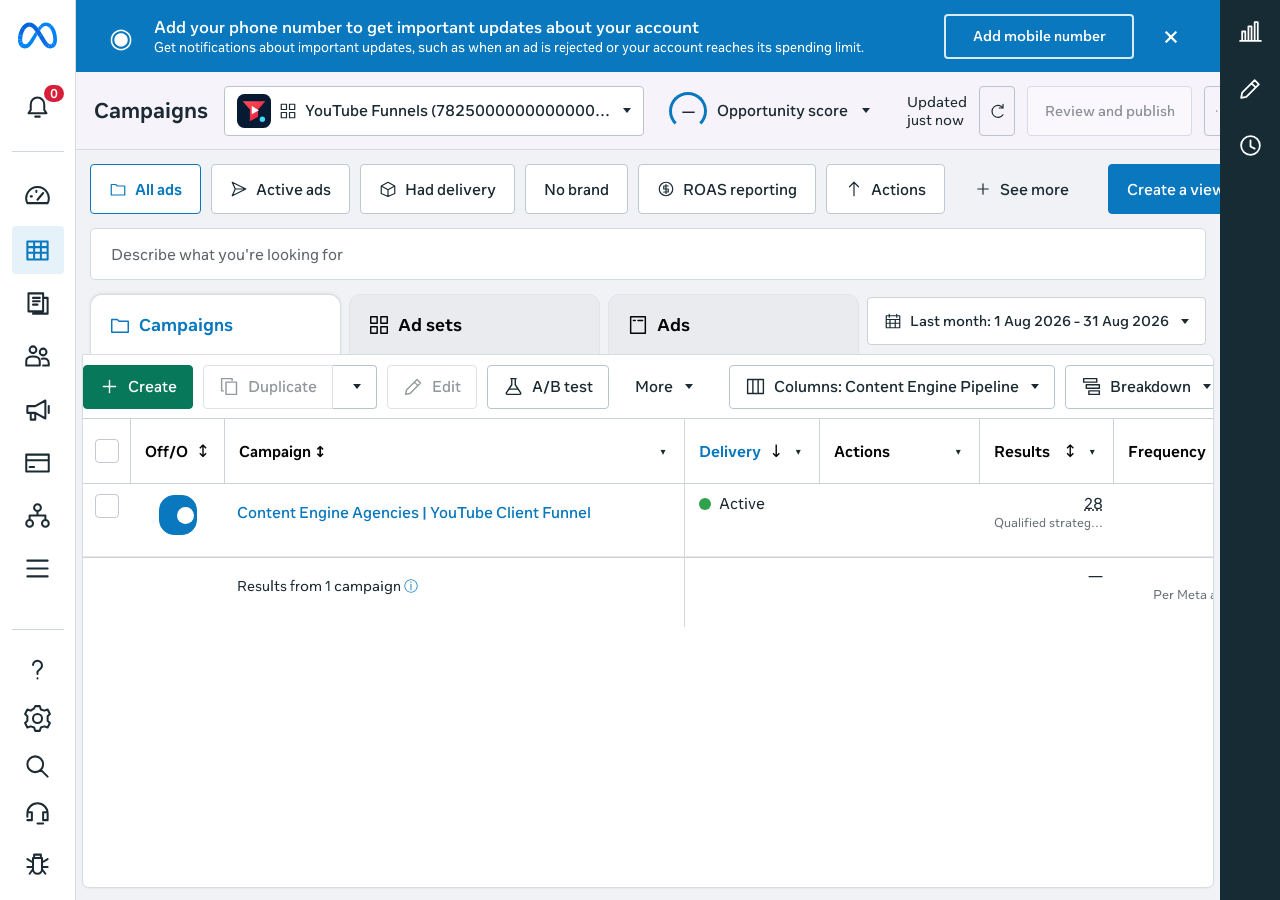
==== commit dbfd4193: "Standardize dashboard colors" ====
--- a/index.html
+++ b/index.html
@@ -1,4 +1,4 @@
 <!doctype html>
-<html lang="en"><head><meta charset="utf-8"><meta name="viewport" content="width=device-width,initial-scale=1"><meta name="description" content="Static Ads Manager dashboard template with imported report data."><title>Ads Manager - Manage ads - Campaigns</title><link rel="icon" href="assets/favicon.svg"><link rel="stylesheet" href="styles.css?v=92be9c2191493418"></head>
+<html lang="en"><head><meta charset="utf-8"><meta name="viewport" content="width=device-width,initial-scale=1"><meta name="description" content="Static Ads Manager dashboard template with imported report data."><title>Ads Manager - Manage ads - Campaigns</title><link rel="icon" href="assets/favicon.svg"><link rel="stylesheet" href="styles.css?v=ef9dcac0426f3305"></head>
 <body><nav id="sidebar" aria-label="Main navigation"></nav><main id="app"><section id="account-alert" aria-label="Account notification"></section><header id="header"></header><section id="workspace"><div id="views"></div><div class="searchbar"><span id="filter-chips"></span><input id="search" aria-label="Search campaigns, ad sets or ads" placeholder="Describe what you're looking for" autocomplete="off"><button class="icon-button" data-action="filters" title="Search and filter" aria-label="Search and filter"></button></div><div id="tabs"></div><section id="table-panel"><div id="toolbar"></div><div id="notice" hidden></div><div id="table-scroll" tabindex="0" aria-label="Scrollable reporting table"><table id="data-table"></table></div></section></section></main><aside id="rightbar"></aside><div id="popover" class="popover" hidden></div><dialog id="modal"></dialog><div id="drawer" hidden></div><div id="toast" role="status" hidden></div><script src="assets/company.js?v=7b81f5193eb49099"></script><script src="assets/data.js?v=13ae4bbc28cd1eae"></script><script src="assets/creatives.js?v=3c0ee0cc5d29f890"></script><script src="app.js?v=c6e3da93fac909ce"></script><script src="options.js?v=e6cc7c2f8e71946b"></script><script src="creatives.js?v=c69f7ed2729ac9e9"></script><script src="breakdowns.js?v=2aff0ffcfb883b6e"></script><script src="column-editor.js?v=8ea041b176806b85"></script><script src="assets/vendor/xlsx.full.min.js?v=c9506197caf809a0"></script><script src="exports.js?v=f3770abbb6e367da"></script>
 <script src="preview-modal.js?v=050e2053de59de13"></script><script src="formatting.js?v=ef0cbde41c528ed6"></script><script src="sorting.js?v=6ae50767b2b892c7"></script><script src="saved-presets.js?v=0e40792ff7ae349d"></script></body></html>
--- a/styles.css
+++ b/styles.css
@@ -270,3 +270,28 @@
 tfoot td{height:70px}
 @media(max-width:1250px){#account-alert{padding-inline:18px}.account-alert-copy small{display:none}#account{width:310px}#tabs [role=tab]{width:230px}}
 @media(max-width:850px){#sidebar{width:57px;padding-inline:7px}#sidebar button{width:42px}#sidebar hr{width:40px}#app{margin-left:57px;margin-right:0}#account-alert{height:58px;min-height:58px;padding:8px 12px}.account-alert-copy strong{font-size:13px}.account-alert-action{display:none!important}#header{height:64px;min-height:64px}#views{min-height:62px}#views button{height:44px}#tabs [role=tab]{height:52px;font-size:14px}#rightbar{display:none}}
+
+/* Final reference palette. Keep this block last so legacy component rules cannot mute active states. */
+:root{
+  --meta-blue:#0978BE;
+  --meta-blue-hover:#0869a6;
+  --meta-blue-soft:#e6f2fa;
+  --meta-canvas:#f0f2f5;
+  --meta-header:#f7f3fa;
+  --meta-ink:#1c2b33;
+  --meta-border:#c9d1d8;
+}
+body{background:var(--meta-canvas);color:var(--meta-ink)}
+#account-alert{background:var(--meta-blue)}
+#header{background:var(--meta-header)}
+#workspace{background:var(--meta-canvas)}
+button.primary,#views button.primary,.tab-count{background:var(--meta-blue);border-color:var(--meta-blue);color:#fff}
+button.primary:hover,#views button.primary:hover{background:var(--meta-blue-hover);border-color:var(--meta-blue-hover)}
+.text-link,td.name .name-link,#views button.active,#tabs [role=tab][aria-selected=true],.pin,.menu-item.selected,.drawer-tabs button.active{color:var(--meta-blue)}
+#views button.active{border-color:var(--meta-blue)}
+input[type=checkbox]:checked{background:var(--meta-blue);border-color:var(--meta-blue)}
+.switch[aria-checked=true],.switch:disabled[aria-checked=true]{background:var(--meta-blue)!important;border-color:var(--meta-blue)!important;opacity:1!important;filter:none!important}
+.switch[aria-checked=true]:before,.switch:disabled[aria-checked=true]:before{background:#fff!important}
+tbody tr:hover td{background:#eef5fa}
+tbody tr.selected td{background:var(--meta-blue-soft)}
+.dot.active{background:#31a24c}
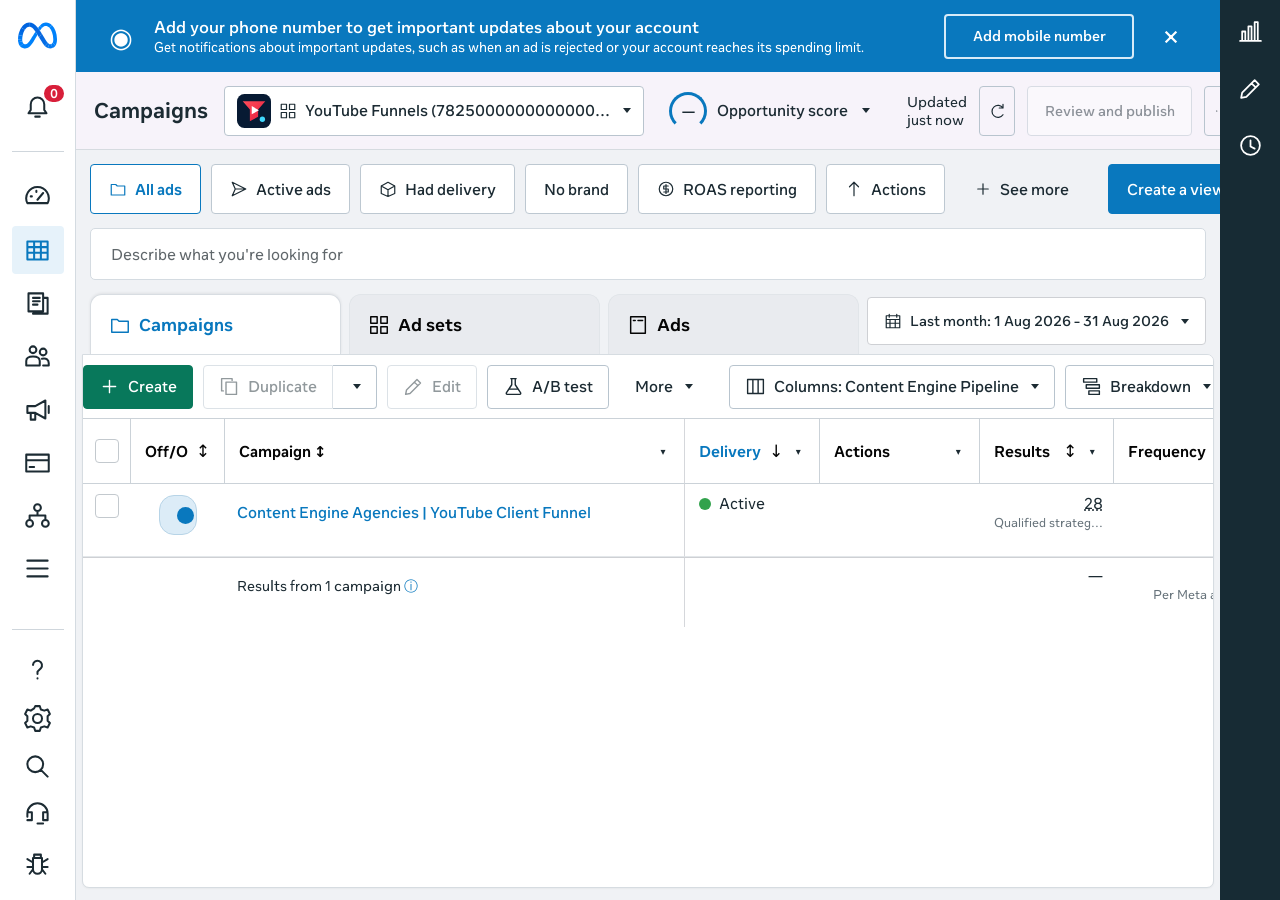
==== commit f2c1ca65: "Fix dashboard viewport anchoring" ====
--- a/index.html
+++ b/index.html
@@ -1,4 +1,4 @@
 <!doctype html>
-<html lang="en"><head><meta charset="utf-8"><meta name="viewport" content="width=device-width,initial-scale=1"><meta name="description" content="Static Ads Manager dashboard template with imported report data."><title>Ads Manager - Manage ads - Campaigns</title><link rel="icon" href="assets/favicon.svg"><link rel="stylesheet" href="styles.css?v=ef9dcac0426f3305"></head>
+<html lang="en"><head><meta charset="utf-8"><meta name="viewport" content="width=device-width,initial-scale=1"><meta name="description" content="Static Ads Manager dashboard template with imported report data."><title>Ads Manager - Manage ads - Campaigns</title><link rel="icon" href="assets/favicon.svg"><link rel="stylesheet" href="styles.css?v=77a5ae43ea3bdc33"></head>
 <body><nav id="sidebar" aria-label="Main navigation"></nav><main id="app"><section id="account-alert" aria-label="Account notification"></section><header id="header"></header><section id="workspace"><div id="views"></div><div class="searchbar"><span id="filter-chips"></span><input id="search" aria-label="Search campaigns, ad sets or ads" placeholder="Describe what you're looking for" autocomplete="off"><button class="icon-button" data-action="filters" title="Search and filter" aria-label="Search and filter"></button></div><div id="tabs"></div><section id="table-panel"><div id="toolbar"></div><div id="notice" hidden></div><div id="table-scroll" tabindex="0" aria-label="Scrollable reporting table"><table id="data-table"></table></div></section></section></main><aside id="rightbar"></aside><div id="popover" class="popover" hidden></div><dialog id="modal"></dialog><div id="drawer" hidden></div><div id="toast" role="status" hidden></div><script src="assets/company.js?v=7b81f5193eb49099"></script><script src="assets/data.js?v=13ae4bbc28cd1eae"></script><script src="assets/creatives.js?v=3c0ee0cc5d29f890"></script><script src="app.js?v=c6e3da93fac909ce"></script><script src="options.js?v=e6cc7c2f8e71946b"></script><script src="creatives.js?v=c69f7ed2729ac9e9"></script><script src="breakdowns.js?v=2aff0ffcfb883b6e"></script><script src="column-editor.js?v=8ea041b176806b85"></script><script src="assets/vendor/xlsx.full.min.js?v=c9506197caf809a0"></script><script src="exports.js?v=f3770abbb6e367da"></script>
 <script src="preview-modal.js?v=050e2053de59de13"></script><script src="formatting.js?v=ef0cbde41c528ed6"></script><script src="sorting.js?v=6ae50767b2b892c7"></script><script src="saved-presets.js?v=0e40792ff7ae349d"></script></body></html>
--- a/styles.css
+++ b/styles.css
@@ -161,6 +161,7 @@
 .switch:disabled{opacity:1!important;filter:none!important;cursor:default}
 .switch:disabled[aria-checked=true]{background:#dbeafe!important;border-color:#b7d4fb!important}
 .switch:disabled[aria-checked=true]:before{background:#0978BE!important}
+
 tfoot td{height:58px;border-top-color:#ced0d4}
 #rightbar{bottom:0;background:#1c2b33}
 .popover{border-color:#dadde1;box-shadow:0 8px 24px #00000026}
@@ -290,8 +291,17 @@
 .text-link,td.name .name-link,#views button.active,#tabs [role=tab][aria-selected=true],.pin,.menu-item.selected,.drawer-tabs button.active{color:var(--meta-blue)}
 #views button.active{border-color:var(--meta-blue)}
 input[type=checkbox]:checked{background:var(--meta-blue);border-color:var(--meta-blue)}
-.switch[aria-checked=true],.switch:disabled[aria-checked=true]{background:var(--meta-blue)!important;border-color:var(--meta-blue)!important;opacity:1!important;filter:none!important}
-.switch[aria-checked=true]:before,.switch:disabled[aria-checked=true]:before{background:#fff!important}
+.switch[aria-checked=true],.switch:disabled[aria-checked=true]{background:#dcecf7!important;border-color:#b7d4e7!important;opacity:1!important;filter:none!important}
+.switch[aria-checked=true]:before,.switch:disabled[aria-checked=true]:before{background:var(--meta-blue)!important}
 tbody tr:hover td{background:#eef5fa}
 tbody tr.selected td{background:var(--meta-blue-soft)}
 .dot.active{background:#31a24c}
+
+/* Anchor the complete dashboard shell to the visual viewport. This prevents
+   restored document scroll/capture offsets from cropping the notification
+   banner, Meta logo or the first pixels of either navigation rail. */
+html,body{width:100%;height:100%;overflow:hidden;scroll-behavior:auto}
+body{position:fixed;inset:0;margin:0}
+#app{position:fixed;inset:0 60px 0 76px;margin:0;height:auto;max-height:100vh;overflow:hidden}
+#sidebar,#rightbar{top:0}
+@media(max-width:850px){#app{inset:0 0 0 57px;margin:0}}
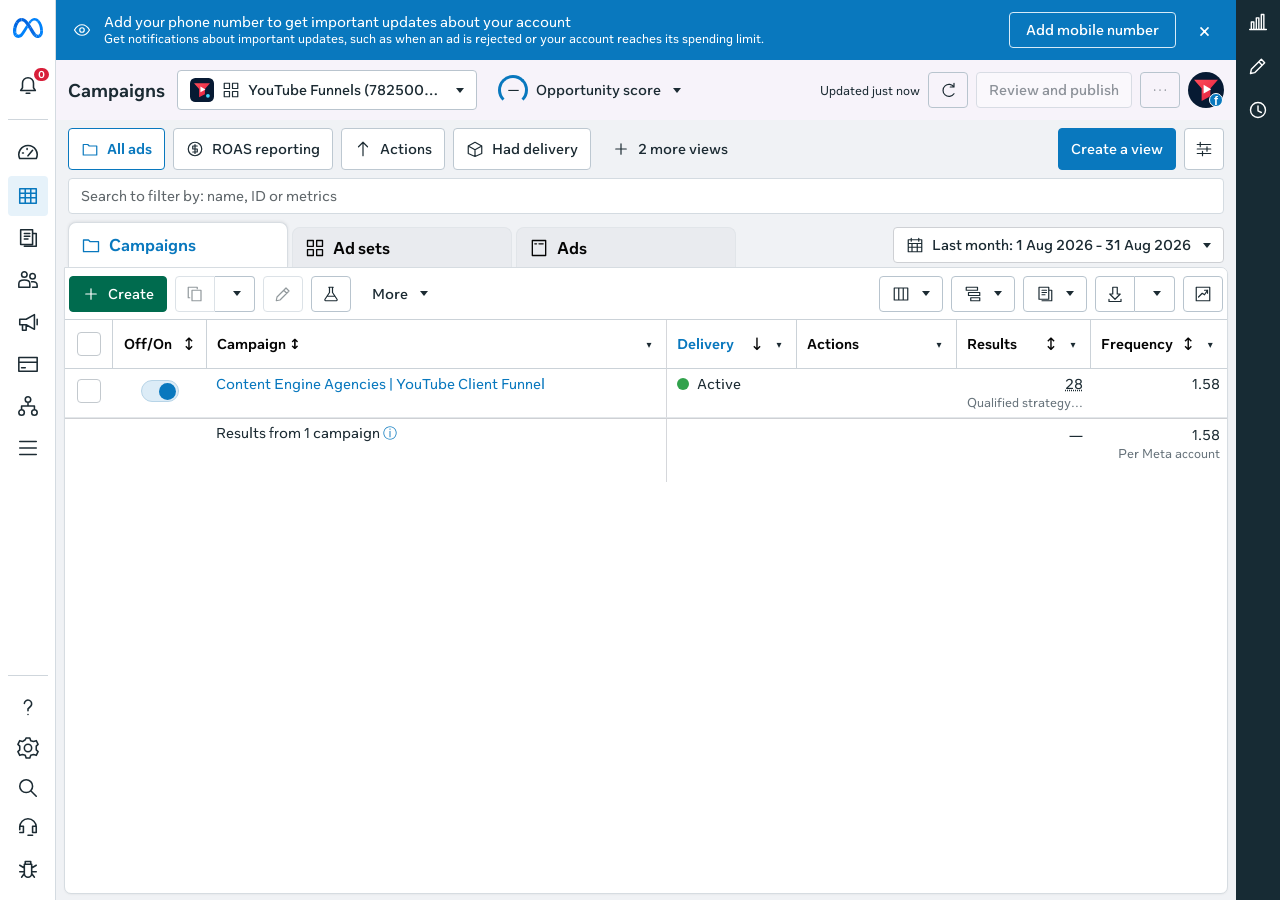
==== commit a27d666e: "Match compact Ads Manager upper-level design" ====
--- a/index.html
+++ b/index.html
@@ -1,4 +1,4 @@
 <!doctype html>
-<html lang="en"><head><meta charset="utf-8"><meta name="viewport" content="width=device-width,initial-scale=1"><meta name="description" content="Static Ads Manager dashboard template with imported report data."><title>Ads Manager - Manage ads - Campaigns</title><link rel="icon" href="assets/favicon.svg"><link rel="stylesheet" href="styles.css?v=77a5ae43ea3bdc33"></head>
-<body><nav id="sidebar" aria-label="Main navigation"></nav><main id="app"><section id="account-alert" aria-label="Account notification"></section><header id="header"></header><section id="workspace"><div id="views"></div><div class="searchbar"><span id="filter-chips"></span><input id="search" aria-label="Search campaigns, ad sets or ads" placeholder="Describe what you're looking for" autocomplete="off"><button class="icon-button" data-action="filters" title="Search and filter" aria-label="Search and filter"></button></div><div id="tabs"></div><section id="table-panel"><div id="toolbar"></div><div id="notice" hidden></div><div id="table-scroll" tabindex="0" aria-label="Scrollable reporting table"><table id="data-table"></table></div></section></section></main><aside id="rightbar"></aside><div id="popover" class="popover" hidden></div><dialog id="modal"></dialog><div id="drawer" hidden></div><div id="toast" role="status" hidden></div><script src="assets/company.js?v=7b81f5193eb49099"></script><script src="assets/data.js?v=13ae4bbc28cd1eae"></script><script src="assets/creatives.js?v=3c0ee0cc5d29f890"></script><script src="app.js?v=c6e3da93fac909ce"></script><script src="options.js?v=e6cc7c2f8e71946b"></script><script src="creatives.js?v=c69f7ed2729ac9e9"></script><script src="breakdowns.js?v=2aff0ffcfb883b6e"></script><script src="column-editor.js?v=8ea041b176806b85"></script><script src="assets/vendor/xlsx.full.min.js?v=c9506197caf809a0"></script><script src="exports.js?v=f3770abbb6e367da"></script>
+<html lang="en"><head><meta charset="utf-8"><meta name="viewport" content="width=device-width,initial-scale=1"><meta name="description" content="Static Ads Manager dashboard template with imported report data."><title>Ads Manager - Manage ads - Campaigns</title><link rel="icon" href="assets/favicon.svg"><link rel="stylesheet" href="styles.css?v=acc185c6e3e9cd26"></head>
+<body><nav id="sidebar" aria-label="Main navigation"></nav><main id="app"><section id="account-alert" aria-label="Account notification"></section><header id="header"></header><section id="workspace"><div id="views"></div><div class="searchbar"><span id="filter-chips"></span><input id="search" aria-label="Search campaigns, ad sets or ads" placeholder="Search to filter by: name, ID or metrics" autocomplete="off"><button class="icon-button" data-action="filters" title="Search and filter" aria-label="Search and filter"></button></div><div id="tabs"></div><section id="table-panel"><div id="toolbar"></div><div id="notice" hidden></div><div id="table-scroll" tabindex="0" aria-label="Scrollable reporting table"><table id="data-table"></table></div></section></section></main><aside id="rightbar"></aside><div id="popover" class="popover" hidden></div><dialog id="modal"></dialog><div id="drawer" hidden></div><div id="toast" role="status" hidden></div><script src="assets/company.js?v=7b81f5193eb49099"></script><script src="assets/data.js?v=13ae4bbc28cd1eae"></script><script src="assets/creatives.js?v=3c0ee0cc5d29f890"></script><script src="app.js?v=459372ecf5795330"></script><script src="options.js?v=e6cc7c2f8e71946b"></script><script src="creatives.js?v=c69f7ed2729ac9e9"></script><script src="breakdowns.js?v=2aff0ffcfb883b6e"></script><script src="column-editor.js?v=8ea041b176806b85"></script><script src="assets/vendor/xlsx.full.min.js?v=c9506197caf809a0"></script><script src="exports.js?v=f3770abbb6e367da"></script>
 <script src="preview-modal.js?v=050e2053de59de13"></script><script src="formatting.js?v=ef0cbde41c528ed6"></script><script src="sorting.js?v=6ae50767b2b892c7"></script><script src="saved-presets.js?v=0e40792ff7ae349d"></script></body></html>
--- a/styles.css
+++ b/styles.css
@@ -305,3 +305,67 @@
 #app{position:fixed;inset:0 60px 0 76px;margin:0;height:auto;max-height:100vh;overflow:hidden}
 #sidebar,#rightbar{top:0}
 @media(max-width:850px){#app{inset:0 0 0 57px;margin:0}}
+
+/* Measured against the CAB Ads Manager shell in the in-app browser, 2026-10-01.
+   Dimensions are CSS pixels, independent of screenshot scaling/browser zoom. */
+button{min-height:0;height:36px;font-weight:500}
+button.green{background:#006b4e;border-color:#006b4e}
+#sidebar{width:56px;padding:12px 8px;gap:2px}
+#sidebar .meta-logo{width:30px;height:22px;margin:5px 0 24px}
+#sidebar button{width:40px;height:40px;padding:9px;flex-shrink:0}
+#sidebar .icon{width:22px;height:22px;stroke-width:1.7}
+#sidebar hr{width:40px;margin:12px 0}
+#sidebar .badge{font-size:10px;padding:0 4px;right:-3px}
+#app{inset:0 44px 0 56px}
+#account-alert{height:60px;min-height:60px;padding:10px 16px;gap:12px}
+.account-alert-icon{width:20px;height:20px;font-size:20px}
+.account-alert-copy{font-size:14px;gap:0}
+.account-alert-copy strong{font-size:14px;font-weight:400;line-height:18px}
+.account-alert-copy small{display:block;font-size:12px;line-height:16px}
+#account-alert .account-alert-action{height:36px;min-width:158px;padding:0 16px;border-width:1px;font-size:14px;font-weight:500}
+#account-alert .account-alert-close{height:36px;width:32px;font-size:24px}
+#header{height:60px;min-height:60px;padding:10px 12px;gap:8px;border-bottom:0}
+#header h1{font-size:18px;margin-right:4px}
+#account{width:300px;height:40px;font-size:14px;flex-shrink:0}
+.account-avatar{width:24px;height:24px}
+.score{font-size:14px;gap:8px}
+.score-ring{width:30px;height:30px;font-size:11px}
+#header .updated{font-size:12px;white-space:nowrap}
+#header .icon-button,#header #publish{height:36px}
+#header #publish{min-width:155px;font-size:14px}
+.profile,.profile img{width:36px;height:36px}
+#workspace{padding:0 12px 6px;border:0}
+#views{height:58px;min-height:58px;padding:8px 0;gap:8px;flex-shrink:0}
+#views button{height:42px;padding:0 12px;font-size:14px}
+#views .flat{background:transparent;border-color:transparent}
+.searchbar{height:36px;margin:0 0 8px;border-radius:4px}
+.searchbar input{font-size:14px;padding:8px 12px}
+#tabs{min-height:45px;gap:4px;flex-wrap:nowrap}
+#tabs [role=tab]{height:40px;width:220px;padding:8px 12px;border-radius:8px 8px 0 0;font-size:16px;gap:8px;flex-shrink:0}
+#tabs [role=tab][aria-selected=true]{height:45px}
+#tabs [role=tab] .icon{width:20px;height:20px}
+.tab-count{font-size:14px;padding:4px 6px}
+#date-button{height:36px;margin:0 0 4px auto;padding:0 12px;font-size:14px;flex-shrink:0}
+#toolbar{height:52px;padding:8px 4px;gap:8px;overflow-x:auto}
+#toolbar>*{flex-shrink:0}
+#toolbar button{height:36px;padding:0 12px;font-size:14px}
+#toolbar .icon{width:18px;height:18px}
+#toolbar .split button:last-child:not(:first-child){width:40px}
+table{font-size:14px}
+th,th .th-content{height:48px;font-size:14px}
+th .th-content{padding:7px 10px}
+td{height:46px;padding:6px 8px 6px 10px;line-height:19px}
+td.name{height:46px;padding:5px 9px}
+td.name .name-link{height:20px;font-size:14px;line-height:20px;font-weight:400}
+.switch{min-height:22px;height:22px;width:38px}
+.row-actions button{min-height:0;height:16px}
+tfoot td{height:64px}
+#rightbar{display:flex;width:44px;padding:4px;gap:8px}
+#rightbar button{height:36px;width:36px}
+#rightbar .icon{width:20px;height:20px}
+#toolbar{overflow-y:hidden;scrollbar-width:none}
+#toolbar::-webkit-scrollbar{display:none}
+#table-panel{margin-left:-4px;margin-right:-4px}
+@media(max-width:1500px){#toolbar .toolbar-label,#toolbar .ab-label{display:none}#toolbar #duplicate,#toolbar #edit,#toolbar [data-action=ab-test]{width:40px;padding:0}#toolbar [data-action=columns],#toolbar [data-action=breakdown]{width:64px;padding:0}}
+@media(max-width:1250px){#header .score-label{display:none}#account{width:270px}#tabs [role=tab]{width:190px}#views .optional{display:none}}
+@media(max-width:850px){#header h1,#header .updated{display:none}#header .score{display:inline-flex}#account{width:260px}#account-alert .account-alert-action{display:none!important}#account-alert{padding:8px 12px}.account-alert-copy small{white-space:nowrap;overflow:hidden;text-overflow:ellipsis}#tabs{overflow-x:auto}#tabs [role=tab]{flex:0 0 auto;width:190px}#views{overflow-x:auto}#views button{flex-shrink:0}#header{overflow-x:auto}#header>*{flex-shrink:0}#date-button{margin-left:auto}#app{inset:0 44px 0 56px}#sidebar{width:56px}#rightbar{display:flex}}
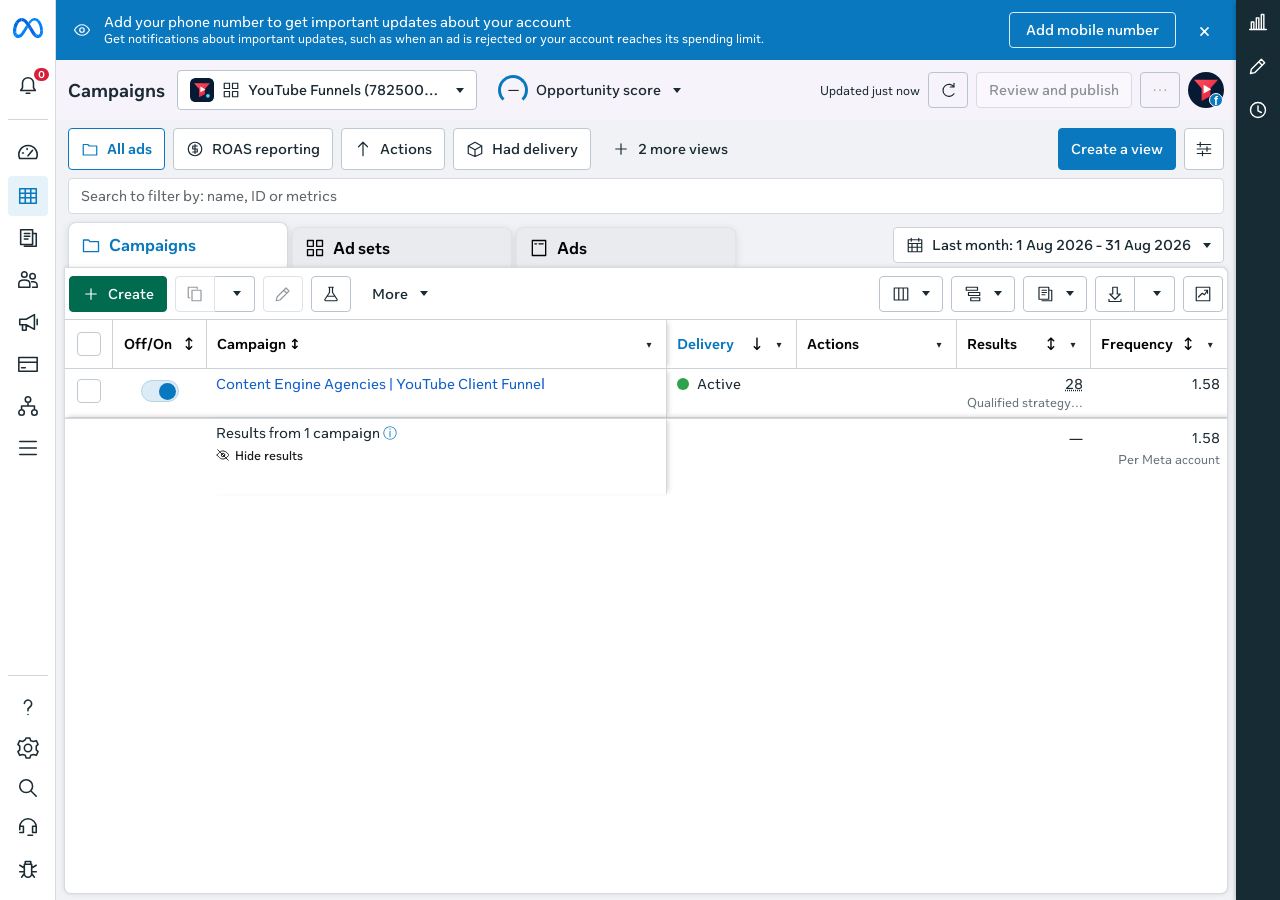
==== commit 3483422b: "Match summary controls totals and reference shadows" ====
--- a/index.html
+++ b/index.html
@@ -1,4 +1,4 @@
 <!doctype html>
-<html lang="en"><head><meta charset="utf-8"><meta name="viewport" content="width=device-width,initial-scale=1"><meta name="description" content="Static Ads Manager dashboard template with imported report data."><title>Ads Manager - Manage ads - Campaigns</title><link rel="icon" href="assets/favicon.svg"><link rel="stylesheet" href="styles.css?v=acc185c6e3e9cd26"></head>
-<body><nav id="sidebar" aria-label="Main navigation"></nav><main id="app"><section id="account-alert" aria-label="Account notification"></section><header id="header"></header><section id="workspace"><div id="views"></div><div class="searchbar"><span id="filter-chips"></span><input id="search" aria-label="Search campaigns, ad sets or ads" placeholder="Search to filter by: name, ID or metrics" autocomplete="off"><button class="icon-button" data-action="filters" title="Search and filter" aria-label="Search and filter"></button></div><div id="tabs"></div><section id="table-panel"><div id="toolbar"></div><div id="notice" hidden></div><div id="table-scroll" tabindex="0" aria-label="Scrollable reporting table"><table id="data-table"></table></div></section></section></main><aside id="rightbar"></aside><div id="popover" class="popover" hidden></div><dialog id="modal"></dialog><div id="drawer" hidden></div><div id="toast" role="status" hidden></div><script src="assets/company.js?v=7b81f5193eb49099"></script><script src="assets/data.js?v=13ae4bbc28cd1eae"></script><script src="assets/creatives.js?v=3c0ee0cc5d29f890"></script><script src="app.js?v=459372ecf5795330"></script><script src="options.js?v=e6cc7c2f8e71946b"></script><script src="creatives.js?v=c69f7ed2729ac9e9"></script><script src="breakdowns.js?v=2aff0ffcfb883b6e"></script><script src="column-editor.js?v=8ea041b176806b85"></script><script src="assets/vendor/xlsx.full.min.js?v=c9506197caf809a0"></script><script src="exports.js?v=f3770abbb6e367da"></script>
+<html lang="en"><head><meta charset="utf-8"><meta name="viewport" content="width=device-width,initial-scale=1"><meta name="description" content="Static Ads Manager dashboard template with imported report data."><title>Ads Manager - Manage ads - Campaigns</title><link rel="icon" href="assets/favicon.svg"><link rel="stylesheet" href="styles.css?v=11c450855d3ec6a2"></head>
+<body><nav id="sidebar" aria-label="Main navigation"></nav><main id="app"><section id="account-alert" aria-label="Account notification"></section><header id="header"></header><section id="workspace"><div id="views"></div><div class="searchbar"><span id="filter-chips"></span><input id="search" aria-label="Search campaigns, ad sets or ads" placeholder="Search to filter by: name, ID or metrics" autocomplete="off"><button class="icon-button" data-action="filters" title="Search and filter" aria-label="Search and filter"></button></div><div id="tabs"></div><section id="table-panel"><div id="toolbar"></div><div id="notice" hidden></div><div id="table-scroll" tabindex="0" aria-label="Scrollable reporting table"><table id="data-table"></table></div></section></section></main><aside id="rightbar"></aside><div id="popover" class="popover" hidden></div><dialog id="modal"></dialog><div id="drawer" hidden></div><div id="toast" role="status" hidden></div><script src="assets/company.js?v=7b81f5193eb49099"></script><script src="assets/data.js?v=13ae4bbc28cd1eae"></script><script src="assets/creatives.js?v=3c0ee0cc5d29f890"></script><script src="app.js?v=a3c9ba87d235eb55"></script><script src="options.js?v=e6cc7c2f8e71946b"></script><script src="creatives.js?v=c69f7ed2729ac9e9"></script><script src="breakdowns.js?v=2aff0ffcfb883b6e"></script><script src="column-editor.js?v=8ea041b176806b85"></script><script src="assets/vendor/xlsx.full.min.js?v=c9506197caf809a0"></script><script src="exports.js?v=f3770abbb6e367da"></script>
 <script src="preview-modal.js?v=050e2053de59de13"></script><script src="formatting.js?v=ef0cbde41c528ed6"></script><script src="sorting.js?v=6ae50767b2b892c7"></script><script src="saved-presets.js?v=0e40792ff7ae349d"></script></body></html>
--- a/styles.css
+++ b/styles.css
@@ -365,7 +365,18 @@
 #rightbar .icon{width:20px;height:20px}
 #toolbar{overflow-y:hidden;scrollbar-width:none}
 #toolbar::-webkit-scrollbar{display:none}
-#table-panel{margin-left:-4px;margin-right:-4px}
+#table-panel{margin-left:-4px;margin-right:-4px;box-shadow:0 0 5px #0000001a,0 0 1px #0000001a}
+#tabs [role=tab],#tabs [role=tab][aria-selected=true]{box-shadow:0 2px 8px #0000001a,0 1px 1px #0000001a}
+#rightbar{box-shadow:-2px 2px 4px -1px #0003}
+th.name,td.name{box-shadow:4px 0 5px -3px #0003}
+tfoot{box-shadow:0 -4px 5px -3px #0003}
+tfoot td{height:76px;padding-top:10px;border-top:1px solid #d5d7db}
+tfoot td.name{height:76px;font-weight:400}
+tfoot .summary-toggle{display:flex;height:24px;min-height:0;border:0;background:transparent;padding:2px 0;gap:5px;font-size:12px;color:#1c1e21}
+.summary-toggle .icon{width:14px;height:14px}
+tfoot.results-hidden td,tfoot.results-hidden td.name{height:48px}
+tfoot .sub{margin-top:3px;font-size:12px;color:#67737b}
+td.name .name-link{color:#1461cc}
 @media(max-width:1500px){#toolbar .toolbar-label,#toolbar .ab-label{display:none}#toolbar #duplicate,#toolbar #edit,#toolbar [data-action=ab-test]{width:40px;padding:0}#toolbar [data-action=columns],#toolbar [data-action=breakdown]{width:64px;padding:0}}
 @media(max-width:1250px){#header .score-label{display:none}#account{width:270px}#tabs [role=tab]{width:190px}#views .optional{display:none}}
 @media(max-width:850px){#header h1,#header .updated{display:none}#header .score{display:inline-flex}#account{width:260px}#account-alert .account-alert-action{display:none!important}#account-alert{padding:8px 12px}.account-alert-copy small{white-space:nowrap;overflow:hidden;text-overflow:ellipsis}#tabs{overflow-x:auto}#tabs [role=tab]{flex:0 0 auto;width:190px}#views{overflow-x:auto}#views button{flex-shrink:0}#header{overflow-x:auto}#header>*{flex-shrink:0}#date-button{margin-left:auto}#app{inset:0 44px 0 56px}#sidebar{width:56px}#rightbar{display:flex}}
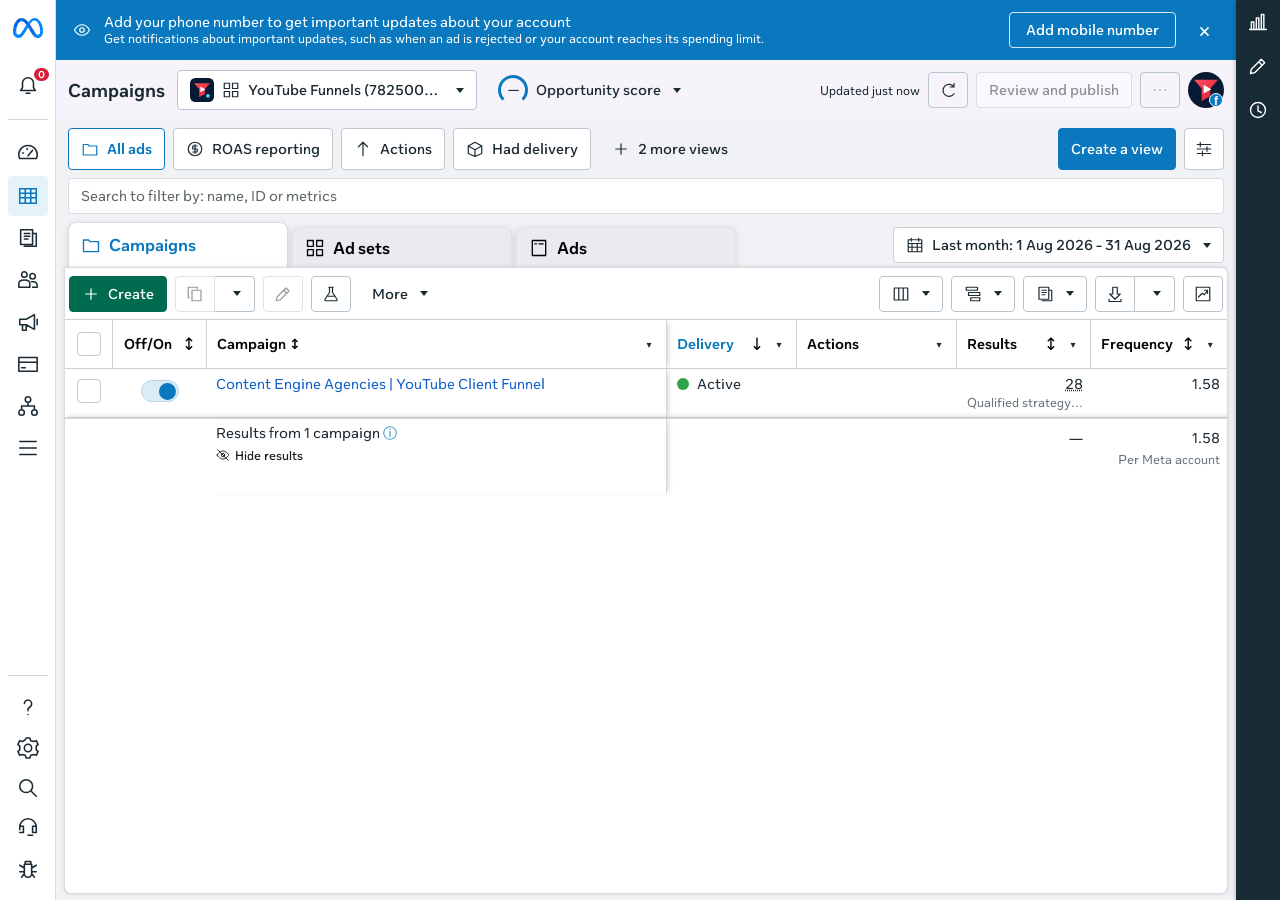
==== commit 2928e1a4: "Remove sample presentation notices from dashboard" ====
--- a/index.html
+++ b/index.html
@@ -1,4 +1,4 @@
 <!doctype html>
 <html lang="en"><head><meta charset="utf-8"><meta name="viewport" content="width=device-width,initial-scale=1"><meta name="description" content="Static Ads Manager dashboard template with imported report data."><title>Ads Manager - Manage ads - Campaigns</title><link rel="icon" href="assets/favicon.svg"><link rel="stylesheet" href="styles.css?v=11c450855d3ec6a2"></head>
-<body><nav id="sidebar" aria-label="Main navigation"></nav><main id="app"><section id="account-alert" aria-label="Account notification"></section><header id="header"></header><section id="workspace"><div id="views"></div><div class="searchbar"><span id="filter-chips"></span><input id="search" aria-label="Search campaigns, ad sets or ads" placeholder="Search to filter by: name, ID or metrics" autocomplete="off"><button class="icon-button" data-action="filters" title="Search and filter" aria-label="Search and filter"></button></div><div id="tabs"></div><section id="table-panel"><div id="toolbar"></div><div id="notice" hidden></div><div id="table-scroll" tabindex="0" aria-label="Scrollable reporting table"><table id="data-table"></table></div></section></section></main><aside id="rightbar"></aside><div id="popover" class="popover" hidden></div><dialog id="modal"></dialog><div id="drawer" hidden></div><div id="toast" role="status" hidden></div><script src="assets/company.js?v=7b81f5193eb49099"></script><script src="assets/data.js?v=13ae4bbc28cd1eae"></script><script src="assets/creatives.js?v=3c0ee0cc5d29f890"></script><script src="app.js?v=a3c9ba87d235eb55"></script><script src="options.js?v=e6cc7c2f8e71946b"></script><script src="creatives.js?v=c69f7ed2729ac9e9"></script><script src="breakdowns.js?v=2aff0ffcfb883b6e"></script><script src="column-editor.js?v=8ea041b176806b85"></script><script src="assets/vendor/xlsx.full.min.js?v=c9506197caf809a0"></script><script src="exports.js?v=f3770abbb6e367da"></script>
+<body><nav id="sidebar" aria-label="Main navigation"></nav><main id="app"><section id="account-alert" aria-label="Account notification"></section><header id="header"></header><section id="workspace"><div id="views"></div><div class="searchbar"><span id="filter-chips"></span><input id="search" aria-label="Search campaigns, ad sets or ads" placeholder="Search to filter by: name, ID or metrics" autocomplete="off"><button class="icon-button" data-action="filters" title="Search and filter" aria-label="Search and filter"></button></div><div id="tabs"></div><section id="table-panel"><div id="toolbar"></div><div id="notice" hidden></div><div id="table-scroll" tabindex="0" aria-label="Scrollable reporting table"><table id="data-table"></table></div></section></section></main><aside id="rightbar"></aside><div id="popover" class="popover" hidden></div><dialog id="modal"></dialog><div id="drawer" hidden></div><div id="toast" role="status" hidden></div><script src="assets/company.js?v=7b81f5193eb49099"></script><script src="assets/data.js?v=13ae4bbc28cd1eae"></script><script src="assets/creatives.js?v=3c0ee0cc5d29f890"></script><script src="app.js?v=01bb34470ce94262"></script><script src="options.js?v=99bdea44d9684b03"></script><script src="creatives.js?v=c69f7ed2729ac9e9"></script><script src="breakdowns.js?v=2aff0ffcfb883b6e"></script><script src="column-editor.js?v=8ea041b176806b85"></script><script src="assets/vendor/xlsx.full.min.js?v=c9506197caf809a0"></script><script src="exports.js?v=f3770abbb6e367da"></script>
 <script src="preview-modal.js?v=050e2053de59de13"></script><script src="formatting.js?v=ef0cbde41c528ed6"></script><script src="sorting.js?v=6ae50767b2b892c7"></script><script src="saved-presets.js?v=0e40792ff7ae349d"></script></body></html>
